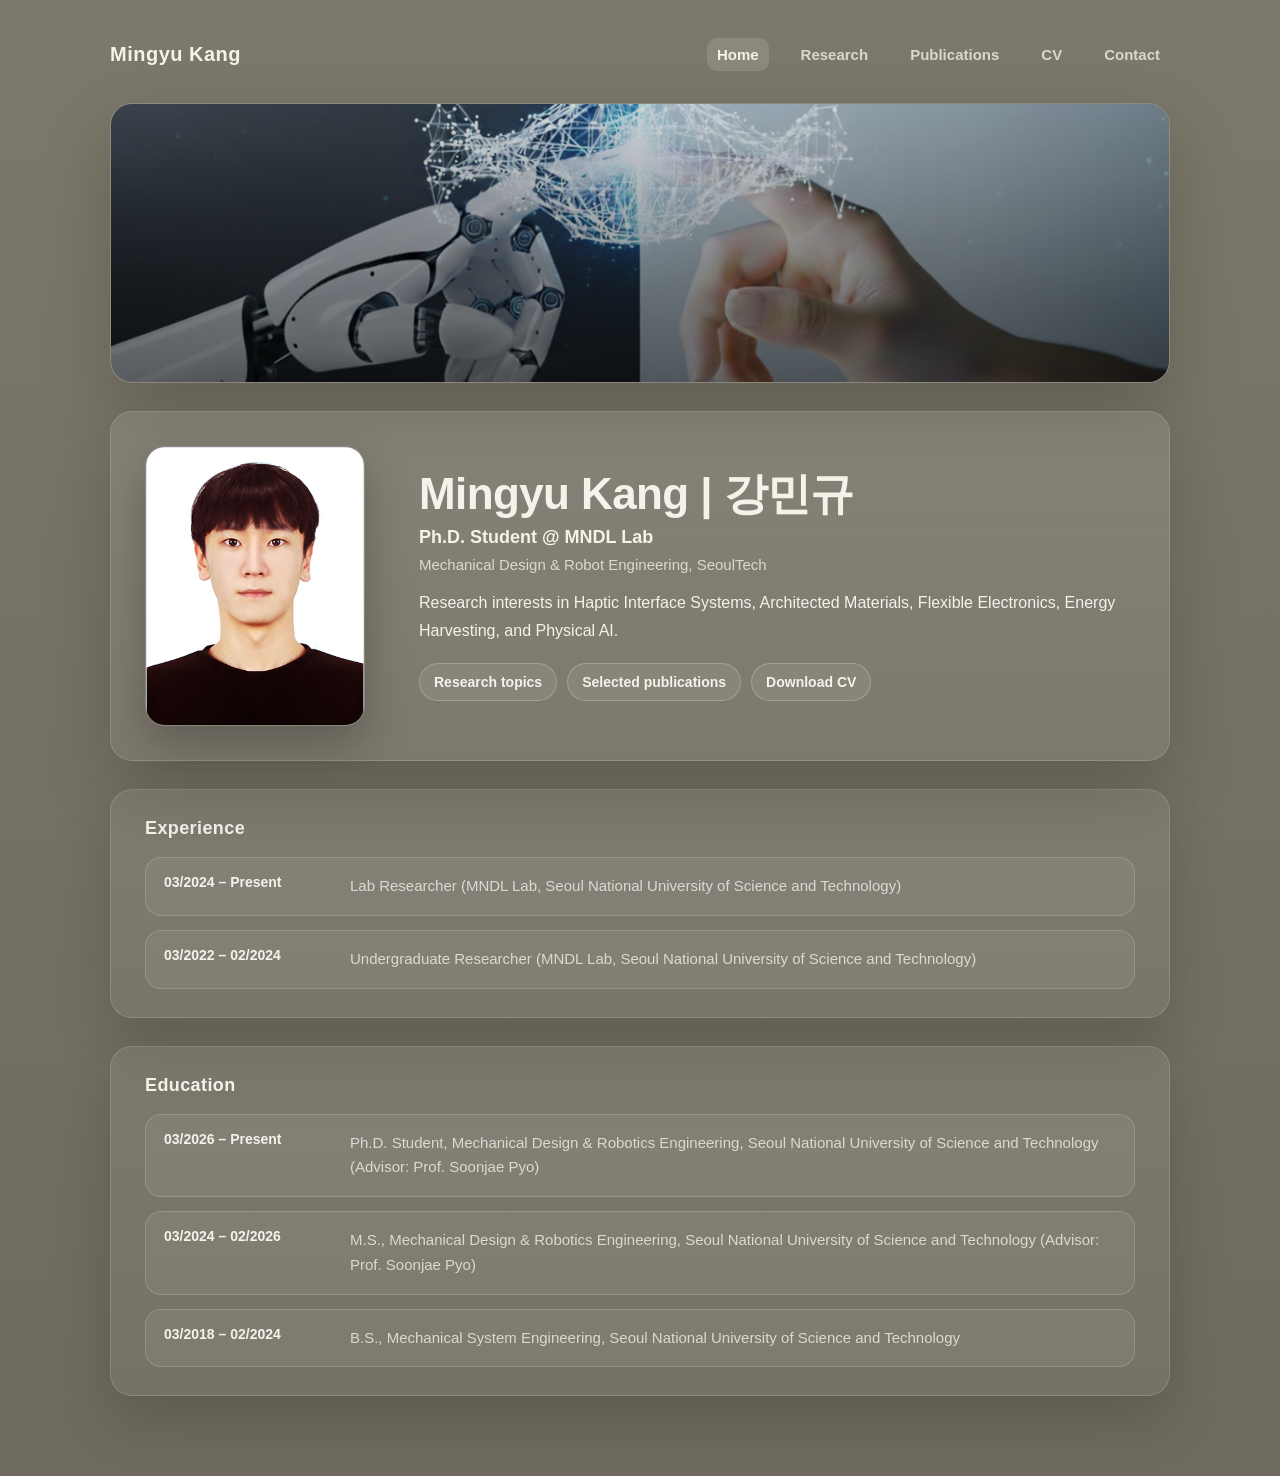
==== index.html @ b91e931e "Update index.html" ====
<!DOCTYPE html>
<html>
<head>
  <meta charset="UTF-8" />
  <meta name="viewport" content="width=device-width, initial-scale=1" />
  <title>Mingyu Kang</title>

  <style>
    :root{
      --bg: #7C786B;
      --bg2: #6F6A5F;
      --text: #F6F2EA;
      --muted: rgba(246,242,234,0.78);
      --card: rgba(255,255,255,0.08);
      --cardBorder: rgba(255,255,255,0.14);
      --accent: #E6D6C5;
      --accentText: #1A1A1A;
    }

    * { box-sizing: border-box; }

    body {
      margin: 0;
      font-family: Arial, sans-serif;
      color: var(--text);
      background: linear-gradient(180deg, var(--bg) 0%, var(--bg2) 100%);
    }

    .container{
      max-width: 1100px;
      margin: 0 auto;
      padding: 28px 20px 80px;
    }

    /* ===== Top bar ===== */
    .topbar{
      display:flex;
      align-items:center;
      justify-content:space-between;
      gap:16px;
      padding: 10px 0 22px;
    }

    .brand{
      font-size: 20px;
      letter-spacing: 0.5px;
      font-weight: 700;
      color: var(--text);
      text-decoration:none;
    }

    .navbar{
      display:flex;
      gap: 22px;
      align-items:center;
      flex-wrap:wrap;
    }

    .navbar a{
      text-decoration:none;
      color: var(--muted);
      font-weight: 600;
      font-size: 15px;
      padding: 8px 10px;
      border-radius: 10px;
    }

    .navbar a:hover{
      color: var(--text);
      background: rgba(255,255,255,0.08);
    }

    .navbar a.active{
      color: var(--text);
      background: rgba(255,255,255,0.12);
    }

    /* ===== Home Banner (index only) ===== */
    .banner{
      margin-top: 10px;
      height: 280px;
      border-radius: 22px;
      overflow: hidden;
      position: relative;
      border: 1px solid var(--cardBorder);
      box-shadow: 0 26px 70px rgba(0,0,0,0.18);
    }

    .banner img{
      width: 100%;
      height: 100%;
      object-fit: cover;
      display: block;
    }

    .banner::after{
      content:"";
      position:absolute;
      inset:0;
      background: linear-gradient(
        180deg,
        rgba(0,0,0,0.15) 0%,
        rgba(0,0,0,0.45) 70%,
        rgba(0,0,0,0.55) 100%
      );
    }

    /* ===== Hero card ===== */
    .hero{
      margin-top: 28px;
      padding: 34px;
      border-radius: 22px;
      background: linear-gradient(180deg, rgba(255,255,255,0.10) 0%, rgba(255,255,255,0.06) 100%);
      border: 1px solid var(--cardBorder);
      box-shadow: 0 26px 70px rgba(0,0,0,0.18);
      display:grid;
      grid-template-columns: 240px 1fr;
      gap: 34px;
      align-items:center;
      backdrop-filter: blur(6px);
    }

    .avatar{
      width: 220px;
      height: 280px;
      border-radius: 20px;
      overflow:hidden;
      border: 1px solid rgba(255,255,255,0.18);
      background: rgba(0,0,0,0.12);
      box-shadow: 0 18px 45px rgba(0,0,0,0.25);
    }

    .avatar img{
      width:100%;
      height:100%;
      object-fit:cover;
      object-position: center top;
      display:block;
    }

    .name{
      font-size: 44px;
      font-weight: 900;
      margin: 0 0 10px;
      letter-spacing: -0.6px;
      line-height: 1.05;
    }

    .role{
      font-size: 18px;
      font-weight: 800;
      margin: 0 0 8px;
    }

    .affil{
      font-size: 15px;
      margin: 0 0 16px;
      color: var(--muted);
    }

    .bio{
      font-size: 16px;
      line-height: 1.75;
      margin: 0;
      max-width: 820px;
    }

    .quicklinks{
      margin-top: 18px;
      display:flex;
      gap: 10px;
      flex-wrap:wrap;
    }

    .pill{
      text-decoration:none;
      color: var(--text);
      border: 1px solid rgba(255,255,255,0.22);
      background: rgba(255,255,255,0.08);
      padding: 10px 14px;
      border-radius: 999px;
      font-weight: 700;
      font-size: 14px;
    }

    .pill:hover{
      background: rgba(255,255,255,0.12);
    }

    /* ===== Sections ===== */
    .section{
      margin-top: 28px;
      padding: 28px 34px;
      border-radius: 22px;
      background: linear-gradient(180deg, rgba(255,255,255,0.08) 0%, rgba(255,255,255,0.05) 100%);
      border: 1px solid var(--cardBorder);
      box-shadow: 0 22px 60px rgba(0,0,0,0.16);
    }

    .section-title{
      margin: 0 0 18px;
      font-size: 18px;
      font-weight: 900;
      letter-spacing: 0.4px;
    }

    .card-list{
      display: grid;
      grid-template-columns: 1fr;
      gap: 14px;
    }

    .card{
      padding: 16px 18px;
      border-radius: 16px;
      border: 1px solid rgba(255,255,255,0.16);
      background: rgba(255,255,255,0.06);
    }

    .card-row{
      display: grid;
      grid-template-columns: 170px 1fr;
      gap: 16px;
    }

    .card-date{
      font-weight: 900;
      font-size: 14px;
      white-space: nowrap;
    }

    .card-desc{
      font-size: 15px;
      line-height: 1.65;
      color: var(--muted);
    }

    @media (max-width: 700px){
      .hero{ grid-template-columns: 1fr; }
      .avatar{ width: 180px; height: 220px; }
      .name{ font-size: 34px; }
      .banner{ height: 200px; }
      .card-row{ grid-template-columns: 1fr; }
      .card-date{ margin-bottom: 6px; }
    }
  </style>
</head>

<body>
  <div class="container">

    <!-- Top bar -->
    <div class="topbar">
      <a class="brand" href="index.html">Mingyu Kang</a>
      <nav class="navbar">
        <a href="index.html" class="active">Home</a>
        <a href="research.html">Research</a>
        <a href="publications.html">Publications</a>
        <a href="cv.html">CV</a>
        <a href="contact.html">Contact</a>
      </nav>
    </div>

    <!-- Home banner -->
    <section class="banner">
      <img src="assets/banner.jpg" alt="Banner image">
    </section>

    <!-- Hero -->
    <section class="hero">
      <div class="avatar">
        <img src="assets/profile.jpg" alt="Profile photo">
      </div>

      <div>
        <h1 class="name">Mingyu Kang | 강민규</h1>
        <div class="role">Ph.D. Student @ MNDL Lab</div>
        <div class="affil">Mechanical Design &amp; Robot Engineering, SeoulTech</div>

        <p class="bio">
          Research interests in Haptic Interface Systems, Architected Materials,
          Flexible Electronics, Energy Harvesting, and Physical AI.
        </p>

        <div class="quicklinks">
          <a class="pill" href="research.html">Research topics</a>
          <a class="pill" href="publications.html">Selected publications</a>
          <a class="pill" href="cv.html">Download CV</a>
        </div>
      </div>
    </section>

    <!-- Experience -->
    <section class="section">
      <h2 class="section-title">Experience</h2>

      <div class="card-list">
        <div class="card">
          <div class="card-row">
            <div class="card-date">03/2024 – Present</div>
            <div class="card-desc">
              Lab Researcher (MNDL Lab, Seoul National University of Science and Technology)
            </div>
          </div>
        </div>

        <div class="card">
          <div class="card-row">
            <div class="card-date">03/2022 – 02/2024</div>
            <div class="card-desc">
              Undergraduate Researcher (MNDL Lab, Seoul National University of Science and Technology)
            </div>
          </div>
        </div>
      </div>
    </section>

    <!-- Education -->
    <section class="section">
      <h2 class="section-title">Education</h2>

      <div class="card-list">
        <div class="card">
          <div class="card-row">
            <div class="card-date">03/2026 – Present</div>
            <div class="card-desc">
              Ph.D. Student, Mechanical Design & Robotics Engineering,
              Seoul National University of Science and Technology
              (Advisor: Prof. Soonjae Pyo)
            </div>
          </div>
        </div>

        <div class="card">
          <div class="card-row">
            <div class="card-date">03/2024 – 02/2026</div>
            <div class="card-desc">
              M.S., Mechanical Design & Robotics Engineering,
              Seoul National University of Science and Technology
              (Advisor: Prof. Soonjae Pyo)
            </div>
          </div>
        </div>

        <div class="card">
          <div class="card-row">
            <div class="card-date">03/2018 – 02/2024</div>
            <div class="card-desc">
              B.S., Mechanical System Engineering,
              Seoul National University of Science and Technology
            </div>
          </div>
        </div>
      </div>
    </section>

  </div>
</body>
</html>
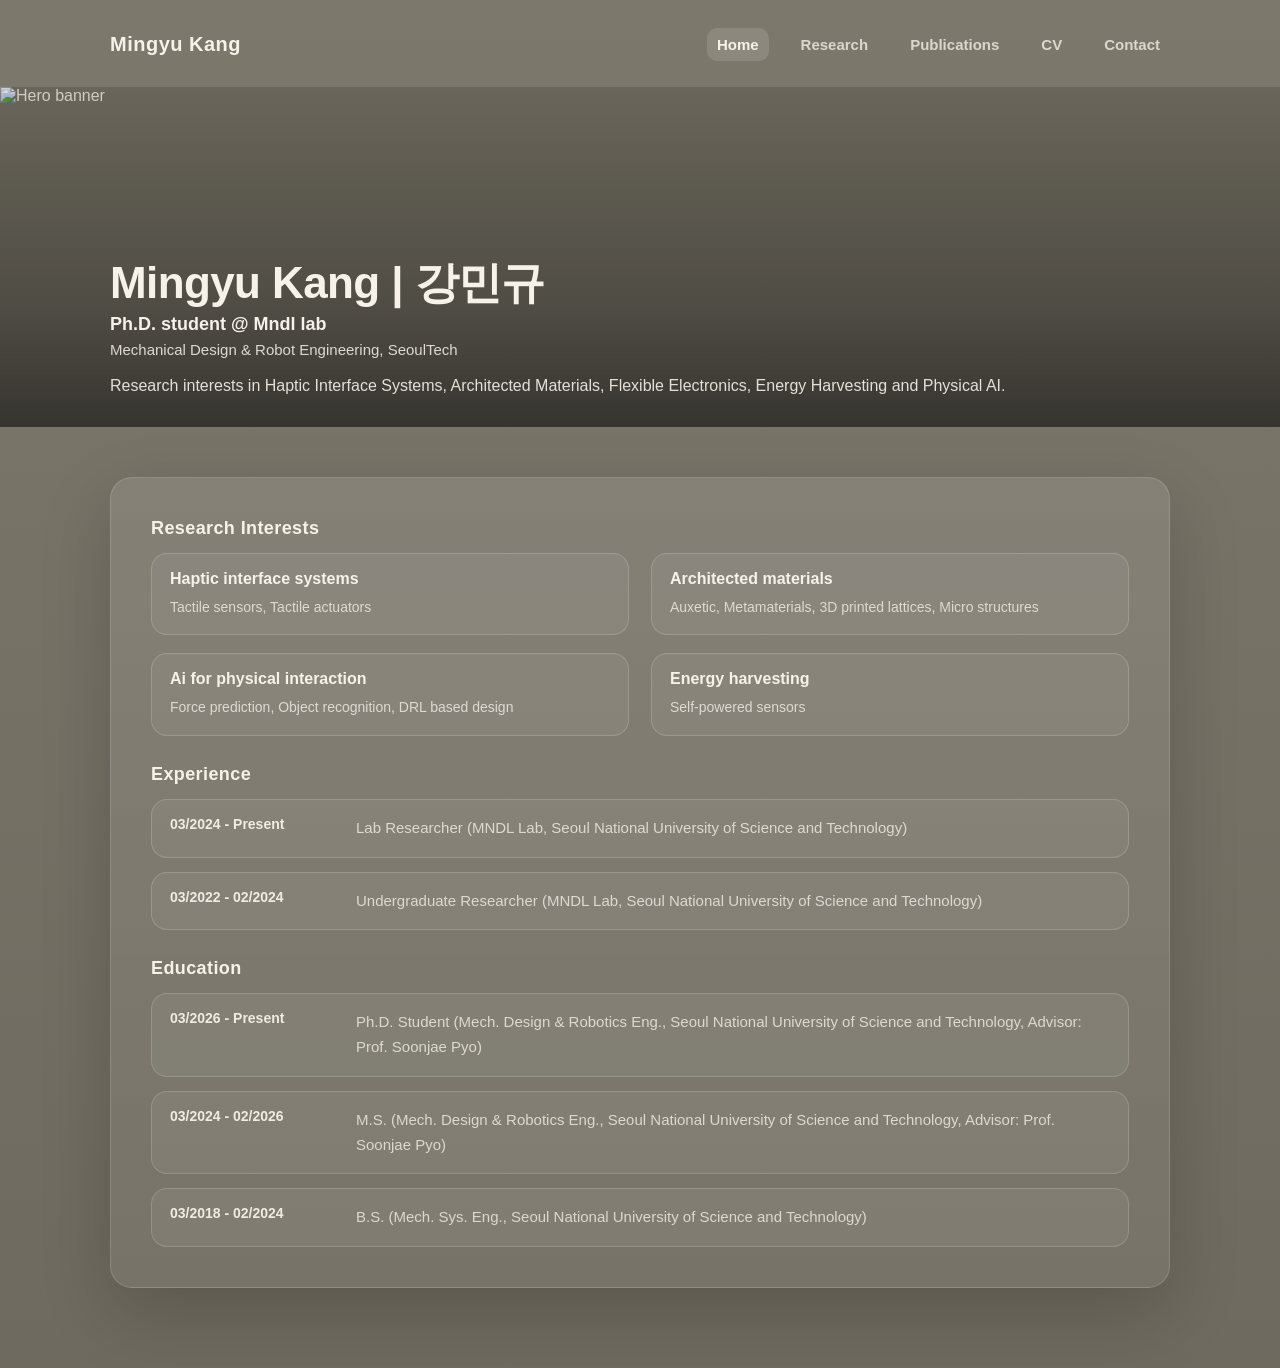
==== commit 4470c04c: "Update index.html" ====
--- a/index.html
+++ b/index.html
@@ -11,7 +11,6 @@
       --bg2: #6F6A5F;
       --text: #F6F2EA;
       --muted: rgba(246,242,234,0.78);
-      --card: rgba(255,255,255,0.08);
       --cardBorder: rgba(255,255,255,0.14);
       --accent: #E6D6C5;
       --accentText: #1A1A1A;
@@ -26,19 +25,25 @@
       background: linear-gradient(180deg, var(--bg) 0%, var(--bg2) 100%);
     }
 
+    /* ===== Full-width header area (no card) ===== */
+    .header-wrap{
+      width: 100%;
+      padding: 18px 0 0;
+    }
+
+    /* Top bar stays aligned with content width */
     .container{
       max-width: 1100px;
       margin: 0 auto;
-      padding: 28px 20px 80px;
-    }
-
-    /* ===== Top bar ===== */
+      padding: 0 20px;
+    }
+
     .topbar{
       display:flex;
       align-items:center;
       justify-content:space-between;
       gap:16px;
-      padding: 10px 0 22px;
+      padding: 10px 0 18px;
     }
 
     .brand{
@@ -64,144 +69,145 @@
       padding: 8px 10px;
       border-radius: 10px;
     }
-
     .navbar a:hover{
       color: var(--text);
       background: rgba(255,255,255,0.08);
     }
-
     .navbar a.active{
       color: var(--text);
       background: rgba(255,255,255,0.12);
     }
 
-    /* ===== Home Banner (index only) ===== */
-    .banner{
-      margin-top: 10px;
-      height: 280px;
-      border-radius: 22px;
+    /* ===== Full-width hero banner ===== */
+    .hero-banner{
+      width: 100%;
+      height: 340px;
+      position: relative;
       overflow: hidden;
-      position: relative;
-      border: 1px solid var(--cardBorder);
-      box-shadow: 0 26px 70px rgba(0,0,0,0.18);
-    }
-
-    .banner img{
+      margin-top: 8px;
+    }
+
+    .hero-banner img{
       width: 100%;
       height: 100%;
-      object-fit: cover;
+      object-fit: cover;            /* 화면 꽉 채우기 */
+      object-position: center;      /* 중심 기준 */
       display: block;
     }
 
-    .banner::after{
+    /* Dark gradient overlay (text readable) */
+    .hero-banner::after{
       content:"";
       position:absolute;
       inset:0;
       background: linear-gradient(
         180deg,
         rgba(0,0,0,0.15) 0%,
-        rgba(0,0,0,0.45) 70%,
+        rgba(0,0,0,0.35) 65%,
         rgba(0,0,0,0.55) 100%
       );
-    }
-
-    /* ===== Hero card ===== */
-    .hero{
-      margin-top: 28px;
-      padding: 34px;
+      pointer-events:none;
+    }
+
+    /* Text block on top of banner */
+    .hero-text{
+      position:absolute;
+      left: 50%;
+      transform: translateX(-50%);
+      bottom: 28px;
+      width: min(1100px, calc(100% - 40px));
+      padding: 0 20px;
+      z-index: 1;
+    }
+
+    .hero-name{
+      margin: 0 0 8px;
+      font-size: 44px;
+      font-weight: 900;
+      letter-spacing: -0.6px;
+      line-height: 1.05;
+    }
+
+    .hero-role{
+      margin: 0 0 6px;
+      font-size: 18px;
+      font-weight: 800;
+      color: var(--text);
+    }
+
+    .hero-affil{
+      margin: 0 0 14px;
+      font-size: 15px;
+      color: rgba(246,242,234,0.86);
+    }
+
+    .hero-bio{
+      margin: 0;
+      font-size: 16px;
+      line-height: 1.7;
+      color: rgba(246,242,234,0.90);
+      max-width: 980px;
+    }
+
+    /* ===== Main content area below banner (your original style) ===== */
+    .main{
+      max-width: 1100px;
+      margin: 0 auto;
+      padding: 26px 20px 80px;
+    }
+
+    .page{
+      margin-top: 24px;
+      padding: 40px;
       border-radius: 22px;
       background: linear-gradient(180deg, rgba(255,255,255,0.10) 0%, rgba(255,255,255,0.06) 100%);
       border: 1px solid var(--cardBorder);
       box-shadow: 0 26px 70px rgba(0,0,0,0.18);
-      display:grid;
-      grid-template-columns: 240px 1fr;
-      gap: 34px;
-      align-items:center;
-      backdrop-filter: blur(6px);
-    }
-
-    .avatar{
-      width: 220px;
-      height: 280px;
-      border-radius: 20px;
-      overflow:hidden;
-      border: 1px solid rgba(255,255,255,0.18);
-      background: rgba(0,0,0,0.12);
-      box-shadow: 0 18px 45px rgba(0,0,0,0.25);
-    }
-
-    .avatar img{
-      width:100%;
-      height:100%;
-      object-fit:cover;
-      object-position: center top;
-      display:block;
-    }
-
-    .name{
-      font-size: 44px;
-      font-weight: 900;
-      margin: 0 0 10px;
-      letter-spacing: -0.6px;
-      line-height: 1.05;
-    }
-
-    .role{
+    }
+
+    /* Research interests cards (2 columns) */
+    .section-title{
+      margin: 0 0 14px;
       font-size: 18px;
-      font-weight: 800;
+      font-weight: 900;
+      letter-spacing: 0.4px;
+      color: var(--text);
+    }
+
+    .rd-grid{
+      display: grid;
+      grid-template-columns: repeat(2, minmax(0, 1fr));
+      gap: 18px 22px;
+    }
+
+    .rd-item{
+      padding: 16px 18px;
+      border-radius: 16px;
+      border: 1px solid rgba(255,255,255,0.16);
+      background: rgba(255,255,255,0.06);
+    }
+
+    .rd-item h3{
       margin: 0 0 8px;
-    }
-
-    .affil{
-      font-size: 15px;
-      margin: 0 0 16px;
+      font-size: 16px;
+      font-weight: 900;
+      color: var(--text);
+    }
+
+    .rd-item p{
+      margin: 0;
       color: var(--muted);
-    }
-
-    .bio{
-      font-size: 16px;
-      line-height: 1.75;
-      margin: 0;
-      max-width: 820px;
-    }
-
-    .quicklinks{
-      margin-top: 18px;
-      display:flex;
-      gap: 10px;
-      flex-wrap:wrap;
-    }
-
-    .pill{
-      text-decoration:none;
-      color: var(--text);
-      border: 1px solid rgba(255,255,255,0.22);
-      background: rgba(255,255,255,0.08);
-      padding: 10px 14px;
-      border-radius: 999px;
-      font-weight: 700;
       font-size: 14px;
-    }
-
-    .pill:hover{
-      background: rgba(255,255,255,0.12);
-    }
-
-    /* ===== Sections ===== */
-    .section{
-      margin-top: 28px;
-      padding: 28px 34px;
-      border-radius: 22px;
-      background: linear-gradient(180deg, rgba(255,255,255,0.08) 0%, rgba(255,255,255,0.05) 100%);
-      border: 1px solid var(--cardBorder);
-      box-shadow: 0 22px 60px rgba(0,0,0,0.16);
-    }
-
-    .section-title{
-      margin: 0 0 18px;
+      line-height: 1.6;
+    }
+
+    /* ===== Experience/Education vertical cards (your latest style) ===== */
+    .section-title2{
+      margin: 28px 0 14px;
       font-size: 18px;
       font-weight: 900;
       letter-spacing: 0.4px;
+      color: var(--text);
     }
 
     .card-list{
@@ -221,11 +227,14 @@
       display: grid;
       grid-template-columns: 170px 1fr;
       gap: 16px;
+      align-items: start;
     }
 
     .card-date{
       font-weight: 900;
       font-size: 14px;
+      color: var(--text);
+      opacity: 0.95;
       white-space: nowrap;
     }
 
@@ -235,11 +244,16 @@
       color: var(--muted);
     }
 
+    /* Mobile */
+    @media (max-width: 900px){
+      .topbar{ flex-direction: column; align-items:flex-start; }
+      .hero-banner{ height: 280px; }
+      .hero-name{ font-size: 34px; }
+      .rd-grid{ grid-template-columns: 1fr; }
+    }
+
     @media (max-width: 700px){
-      .hero{ grid-template-columns: 1fr; }
-      .avatar{ width: 180px; height: 220px; }
-      .name{ font-size: 34px; }
-      .banner{ height: 200px; }
+      .page{ padding: 26px; }
       .card-row{ grid-template-columns: 1fr; }
       .card-date{ margin-bottom: 6px; }
     }
@@ -247,114 +261,108 @@
 </head>
 
 <body>
-  <div class="container">
-
-    <!-- Top bar -->
-    <div class="topbar">
-      <a class="brand" href="index.html">Mingyu Kang</a>
-      <nav class="navbar">
-        <a href="index.html" class="active">Home</a>
-        <a href="research.html">Research</a>
-        <a href="publications.html">Publications</a>
-        <a href="cv.html">CV</a>
-        <a href="contact.html">Contact</a>
-      </nav>
+
+  <!-- FULL-WIDTH HEADER + BANNER -->
+  <div class="header-wrap">
+    <div class="container">
+      <div class="topbar">
+        <a class="brand" href="index.html">Mingyu Kang</a>
+        <nav class="navbar">
+          <a href="index.html" class="active">Home</a>
+          <a href="research.html">Research</a>
+          <a href="publications.html">Publications</a>
+          <a href="cv.html">CV</a>
+          <a href="contact.html">Contact</a>
+        </nav>
+      </div>
     </div>
 
-    <!-- Home banner -->
-    <section class="banner">
-      <img src="assets/banner.jpg" alt="Banner image">
+    <!-- Change this image path -->
+    <section class="hero-banner">
+      <img src="assets/hero.jpg" alt="Hero banner">
+      <div class="hero-text">
+        <h1 class="hero-name">Mingyu Kang | 강민규</h1>
+        <div class="hero-role">Ph.D. student @ Mndl lab</div>
+        <div class="hero-affil">Mechanical Design &amp; Robot Engineering, SeoulTech</div>
+        <p class="hero-bio">
+          Research interests in Haptic Interface Systems, Architected Materials, Flexible Electronics, Energy Harvesting and Physical AI.
+        </p>
+      </div>
     </section>
-
-    <!-- Hero -->
-    <section class="hero">
-      <div class="avatar">
-        <img src="assets/profile.jpg" alt="Profile photo">
-      </div>
-
-      <div>
-        <h1 class="name">Mingyu Kang | 강민규</h1>
-        <div class="role">Ph.D. Student @ MNDL Lab</div>
-        <div class="affil">Mechanical Design &amp; Robot Engineering, SeoulTech</div>
-
-        <p class="bio">
-          Research interests in Haptic Interface Systems, Architected Materials,
-          Flexible Electronics, Energy Harvesting, and Physical AI.
-        </p>
-
-        <div class="quicklinks">
-          <a class="pill" href="research.html">Research topics</a>
-          <a class="pill" href="publications.html">Selected publications</a>
-          <a class="pill" href="cv.html">Download CV</a>
+  </div>
+
+  <!-- MAIN CONTENT (keeps your style) -->
+  <main class="main">
+
+    <section class="page">
+      <h2 class="section-title">Research Interests</h2>
+
+      <div class="rd-grid">
+        <div class="rd-item">
+          <h3>Haptic interface systems</h3>
+          <p>Tactile sensors, Tactile actuators</p>
+        </div>
+
+        <div class="rd-item">
+          <h3>Architected materials</h3>
+          <p>Auxetic, Metamaterials, 3D printed lattices, Micro structures</p>
+        </div>
+
+        <div class="rd-item">
+          <h3>Ai for physical interaction</h3>
+          <p>Force prediction, Object recognition, DRL based design</p>
+        </div>
+
+        <div class="rd-item">
+          <h3>Energy harvesting</h3>
+          <p>Self-powered sensors</p>
+        </div>
+      </div>
+
+      <h2 class="section-title2">Experience</h2>
+      <div class="card-list">
+        <div class="card">
+          <div class="card-row">
+            <div class="card-date">03/2024 - Present</div>
+            <div class="card-desc">Lab Researcher (MNDL Lab, Seoul National University of Science and Technology)</div>
+          </div>
+        </div>
+
+        <div class="card">
+          <div class="card-row">
+            <div class="card-date">03/2022 - 02/2024</div>
+            <div class="card-desc">Undergraduate Researcher (MNDL Lab, Seoul National University of Science and Technology)</div>
+          </div>
+        </div>
+      </div>
+
+      <h2 class="section-title2">Education</h2>
+      <div class="card-list">
+        <div class="card">
+          <div class="card-row">
+            <div class="card-date">03/2026 - Present</div>
+            <div class="card-desc">Ph.D. Student (Mech. Design &amp; Robotics Eng., Seoul National University of Science and Technology, Advisor: Prof. Soonjae Pyo)</div>
+          </div>
+        </div>
+
+        <div class="card">
+          <div class="card-row">
+            <div class="card-date">03/2024 - 02/2026</div>
+            <div class="card-desc">M.S. (Mech. Design &amp; Robotics Eng., Seoul National University of Science and Technology, Advisor: Prof. Soonjae Pyo)</div>
+          </div>
+        </div>
+
+        <div class="card">
+          <div class="card-row">
+            <div class="card-date">03/2018 - 02/2024</div>
+            <div class="card-desc">B.S. (Mech. Sys. Eng., Seoul National University of Science and Technology)</div>
+          </div>
         </div>
       </div>
     </section>
 
-    <!-- Experience -->
-    <section class="section">
-      <h2 class="section-title">Experience</h2>
-
-      <div class="card-list">
-        <div class="card">
-          <div class="card-row">
-            <div class="card-date">03/2024 – Present</div>
-            <div class="card-desc">
-              Lab Researcher (MNDL Lab, Seoul National University of Science and Technology)
-            </div>
-          </div>
-        </div>
-
-        <div class="card">
-          <div class="card-row">
-            <div class="card-date">03/2022 – 02/2024</div>
-            <div class="card-desc">
-              Undergraduate Researcher (MNDL Lab, Seoul National University of Science and Technology)
-            </div>
-          </div>
-        </div>
-      </div>
-    </section>
-
-    <!-- Education -->
-    <section class="section">
-      <h2 class="section-title">Education</h2>
-
-      <div class="card-list">
-        <div class="card">
-          <div class="card-row">
-            <div class="card-date">03/2026 – Present</div>
-            <div class="card-desc">
-              Ph.D. Student, Mechanical Design & Robotics Engineering,
-              Seoul National University of Science and Technology
-              (Advisor: Prof. Soonjae Pyo)
-            </div>
-          </div>
-        </div>
-
-        <div class="card">
-          <div class="card-row">
-            <div class="card-date">03/2024 – 02/2026</div>
-            <div class="card-desc">
-              M.S., Mechanical Design & Robotics Engineering,
-              Seoul National University of Science and Technology
-              (Advisor: Prof. Soonjae Pyo)
-            </div>
-          </div>
-        </div>
-
-        <div class="card">
-          <div class="card-row">
-            <div class="card-date">03/2018 – 02/2024</div>
-            <div class="card-desc">
-              B.S., Mechanical System Engineering,
-              Seoul National University of Science and Technology
-            </div>
-          </div>
-        </div>
-      </div>
-    </section>
-
-  </div>
+  </main>
+
 </body>
 </html>
 
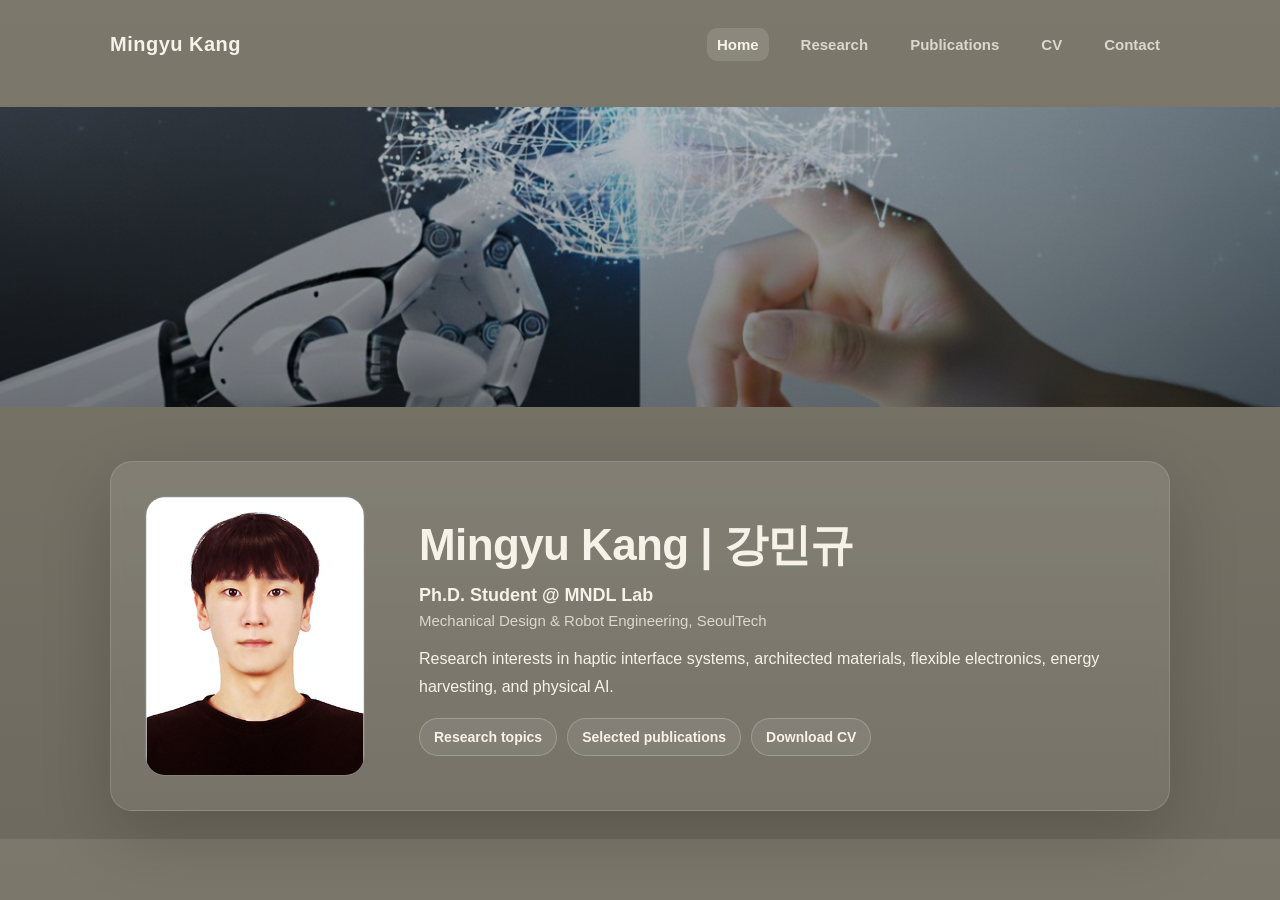
==== commit 63ebe080: "Update index.html" ====
--- a/index.html
+++ b/index.html
@@ -1,5 +1,5 @@
 <!DOCTYPE html>
-<html>
+<html lang="en">
 <head>
   <meta charset="UTF-8" />
   <meta name="viewport" content="width=device-width, initial-scale=1" />
@@ -11,6 +11,7 @@
       --bg2: #6F6A5F;
       --text: #F6F2EA;
       --muted: rgba(246,242,234,0.78);
+      --card: rgba(255,255,255,0.08);
       --cardBorder: rgba(255,255,255,0.14);
       --accent: #E6D6C5;
       --accentText: #1A1A1A;
@@ -25,17 +26,14 @@
       background: linear-gradient(180deg, var(--bg) 0%, var(--bg2) 100%);
     }
 
-    /* ===== Full-width header area (no card) ===== */
-    .header-wrap{
-      width: 100%;
-      padding: 18px 0 0;
-    }
-
-    /* Top bar stays aligned with content width */
+    a { color: var(--text); text-decoration: none; }
+
+    /* ================= Topbar ================= */
+
     .container{
       max-width: 1100px;
       margin: 0 auto;
-      padding: 0 20px;
+      padding: 28px 20px;
     }
 
     .topbar{
@@ -43,15 +41,12 @@
       align-items:center;
       justify-content:space-between;
       gap:16px;
-      padding: 10px 0 18px;
     }
 
     .brand{
       font-size: 20px;
+      font-weight: 700;
       letter-spacing: 0.5px;
-      font-weight: 700;
-      color: var(--text);
-      text-decoration:none;
     }
 
     .navbar{
@@ -62,308 +57,191 @@
     }
 
     .navbar a{
-      text-decoration:none;
       color: var(--muted);
       font-weight: 600;
       font-size: 15px;
       padding: 8px 10px;
       border-radius: 10px;
     }
+
+    .navbar a.active,
     .navbar a:hover{
       color: var(--text);
-      background: rgba(255,255,255,0.08);
-    }
-    .navbar a.active{
-      color: var(--text);
       background: rgba(255,255,255,0.12);
     }
 
-    /* ===== Full-width hero banner ===== */
-    .hero-banner{
+    /* ================= Full-width Banner ================= */
+
+    .top-banner{
       width: 100%;
-      height: 340px;
+      height: 300px;
       position: relative;
       overflow: hidden;
-      margin-top: 8px;
-    }
-
-    .hero-banner img{
+      margin: 18px 0 26px;
+    }
+
+    .top-banner img{
       width: 100%;
       height: 100%;
-      object-fit: cover;            /* 화면 꽉 채우기 */
-      object-position: center;      /* 중심 기준 */
+      object-fit: cover;
+      object-position: center;
       display: block;
     }
 
-    /* Dark gradient overlay (text readable) */
-    .hero-banner::after{
+    .top-banner::after{
       content:"";
       position:absolute;
       inset:0;
       background: linear-gradient(
         180deg,
-        rgba(0,0,0,0.15) 0%,
-        rgba(0,0,0,0.35) 65%,
-        rgba(0,0,0,0.55) 100%
+        rgba(0,0,0,0.25) 0%,
+        rgba(0,0,0,0.45) 100%
       );
-      pointer-events:none;
-    }
-
-    /* Text block on top of banner */
-    .hero-text{
-      position:absolute;
-      left: 50%;
-      transform: translateX(-50%);
-      bottom: 28px;
-      width: min(1100px, calc(100% - 40px));
-      padding: 0 20px;
-      z-index: 1;
-    }
-
-    .hero-name{
-      margin: 0 0 8px;
+    }
+
+    /* ================= Hero Card ================= */
+
+    .hero{
+      padding: 34px;
+      border-radius: 22px;
+      background: linear-gradient(
+        180deg,
+        rgba(255,255,255,0.10) 0%,
+        rgba(255,255,255,0.06) 100%
+      );
+      border: 1px solid var(--cardBorder);
+      box-shadow: 0 26px 70px rgba(0,0,0,0.18);
+      display:grid;
+      grid-template-columns: 240px 1fr;
+      gap: 34px;
+      align-items:center;
+      backdrop-filter: blur(6px);
+    }
+
+    .avatar{
+      width: 220px;
+      height: 280px;
+      border-radius: 20px;
+      overflow:hidden;
+      border: 1px solid rgba(255,255,255,0.18);
+      background: rgba(0,0,0,0.12);
+    }
+
+    .avatar img{
+      width:100%;
+      height:100%;
+      object-fit: cover;
+      object-position: center top;
+    }
+
+    .name{
       font-size: 44px;
       font-weight: 900;
+      margin: 0 0 10px;
       letter-spacing: -0.6px;
-      line-height: 1.05;
-    }
-
-    .hero-role{
-      margin: 0 0 6px;
+    }
+
+    .role{
       font-size: 18px;
       font-weight: 800;
-      color: var(--text);
-    }
-
-    .hero-affil{
-      margin: 0 0 14px;
+      margin-bottom: 6px;
+    }
+
+    .affil{
       font-size: 15px;
-      color: rgba(246,242,234,0.86);
-    }
-
-    .hero-bio{
-      margin: 0;
+      margin-bottom: 14px;
+      color: var(--muted);
+    }
+
+    .bio{
       font-size: 16px;
       line-height: 1.7;
-      color: rgba(246,242,234,0.90);
-      max-width: 980px;
-    }
-
-    /* ===== Main content area below banner (your original style) ===== */
-    .main{
-      max-width: 1100px;
-      margin: 0 auto;
-      padding: 26px 20px 80px;
-    }
-
-    .page{
-      margin-top: 24px;
-      padding: 40px;
-      border-radius: 22px;
-      background: linear-gradient(180deg, rgba(255,255,255,0.10) 0%, rgba(255,255,255,0.06) 100%);
-      border: 1px solid var(--cardBorder);
-      box-shadow: 0 26px 70px rgba(0,0,0,0.18);
-    }
-
-    /* Research interests cards (2 columns) */
-    .section-title{
-      margin: 0 0 14px;
-      font-size: 18px;
-      font-weight: 900;
-      letter-spacing: 0.4px;
-      color: var(--text);
-    }
-
-    .rd-grid{
-      display: grid;
-      grid-template-columns: repeat(2, minmax(0, 1fr));
-      gap: 18px 22px;
-    }
-
-    .rd-item{
-      padding: 16px 18px;
-      border-radius: 16px;
-      border: 1px solid rgba(255,255,255,0.16);
-      background: rgba(255,255,255,0.06);
-    }
-
-    .rd-item h3{
-      margin: 0 0 8px;
-      font-size: 16px;
-      font-weight: 900;
-      color: var(--text);
-    }
-
-    .rd-item p{
-      margin: 0;
-      color: var(--muted);
+      max-width: 820px;
+    }
+
+    .quicklinks{
+      margin-top: 18px;
+      display:flex;
+      gap: 10px;
+      flex-wrap:wrap;
+    }
+
+    .pill{
+      border: 1px solid rgba(255,255,255,0.22);
+      background: rgba(255,255,255,0.08);
+      padding: 10px 14px;
+      border-radius: 999px;
+      font-weight: 700;
       font-size: 14px;
-      line-height: 1.6;
-    }
-
-    /* ===== Experience/Education vertical cards (your latest style) ===== */
-    .section-title2{
-      margin: 28px 0 14px;
-      font-size: 18px;
-      font-weight: 900;
-      letter-spacing: 0.4px;
-      color: var(--text);
-    }
-
-    .card-list{
-      display: grid;
-      grid-template-columns: 1fr;
-      gap: 14px;
-    }
-
-    .card{
-      padding: 16px 18px;
-      border-radius: 16px;
-      border: 1px solid rgba(255,255,255,0.16);
-      background: rgba(255,255,255,0.06);
-    }
-
-    .card-row{
-      display: grid;
-      grid-template-columns: 170px 1fr;
-      gap: 16px;
-      align-items: start;
-    }
-
-    .card-date{
-      font-weight: 900;
-      font-size: 14px;
-      color: var(--text);
-      opacity: 0.95;
-      white-space: nowrap;
-    }
-
-    .card-desc{
-      font-size: 15px;
-      line-height: 1.65;
-      color: var(--muted);
-    }
-
-    /* Mobile */
+    }
+
+    .pill:hover{
+      background: rgba(255,255,255,0.12);
+    }
+
+    /* ================= Mobile ================= */
+
     @media (max-width: 900px){
-      .topbar{ flex-direction: column; align-items:flex-start; }
-      .hero-banner{ height: 280px; }
-      .hero-name{ font-size: 34px; }
-      .rd-grid{ grid-template-columns: 1fr; }
-    }
-
-    @media (max-width: 700px){
-      .page{ padding: 26px; }
-      .card-row{ grid-template-columns: 1fr; }
-      .card-date{ margin-bottom: 6px; }
+      .top-banner{ height: 220px; }
+      .hero{ grid-template-columns: 1fr; }
+      .avatar{ width: 180px; height: 220px; }
+      .name{ font-size: 34px; }
+      .topbar{ flex-direction: column; align-items: flex-start; }
     }
   </style>
 </head>
 
 <body>
 
-  <!-- FULL-WIDTH HEADER + BANNER -->
-  <div class="header-wrap">
-    <div class="container">
-      <div class="topbar">
-        <a class="brand" href="index.html">Mingyu Kang</a>
-        <nav class="navbar">
-          <a href="index.html" class="active">Home</a>
-          <a href="research.html">Research</a>
-          <a href="publications.html">Publications</a>
-          <a href="cv.html">CV</a>
-          <a href="contact.html">Contact</a>
-        </nav>
+  <!-- Topbar -->
+  <div class="container">
+    <div class="topbar">
+      <div class="brand">Mingyu Kang</div>
+      <nav class="navbar">
+        <a href="index.html" class="active">Home</a>
+        <a href="research.html">Research</a>
+        <a href="publications.html">Publications</a>
+        <a href="cv.html">CV</a>
+        <a href="contact.html">Contact</a>
+      </nav>
+    </div>
+  </div>
+
+  <!-- Full-width banner -->
+  <div class="top-banner">
+    <img src="assets/banner.jpg" alt="Top banner">
+  </div>
+
+  <!-- Hero card -->
+  <div class="container">
+    <section class="hero">
+      <div class="avatar">
+        <img src="assets/profile.jpg" alt="Profile photo">
       </div>
-    </div>
-
-    <!-- Change this image path -->
-    <section class="hero-banner">
-      <img src="assets/hero.jpg" alt="Hero banner">
-      <div class="hero-text">
-        <h1 class="hero-name">Mingyu Kang | 강민규</h1>
-        <div class="hero-role">Ph.D. student @ Mndl lab</div>
-        <div class="hero-affil">Mechanical Design &amp; Robot Engineering, SeoulTech</div>
-        <p class="hero-bio">
-          Research interests in Haptic Interface Systems, Architected Materials, Flexible Electronics, Energy Harvesting and Physical AI.
+
+      <div>
+        <h1 class="name">Mingyu Kang | 강민규</h1>
+        <div class="role">Ph.D. Student @ MNDL Lab</div>
+        <div class="affil">
+          Mechanical Design &amp; Robot Engineering, SeoulTech
+        </div>
+
+        <p class="bio">
+          Research interests in haptic interface systems, architected materials,
+          flexible electronics, energy harvesting, and physical AI.
         </p>
+
+        <div class="quicklinks">
+          <a class="pill" href="research.html">Research topics</a>
+          <a class="pill" href="publications.html">Selected publications</a>
+          <a class="pill" href="cv.html">Download CV</a>
+        </div>
       </div>
     </section>
   </div>
 
-  <!-- MAIN CONTENT (keeps your style) -->
-  <main class="main">
-
-    <section class="page">
-      <h2 class="section-title">Research Interests</h2>
-
-      <div class="rd-grid">
-        <div class="rd-item">
-          <h3>Haptic interface systems</h3>
-          <p>Tactile sensors, Tactile actuators</p>
-        </div>
-
-        <div class="rd-item">
-          <h3>Architected materials</h3>
-          <p>Auxetic, Metamaterials, 3D printed lattices, Micro structures</p>
-        </div>
-
-        <div class="rd-item">
-          <h3>Ai for physical interaction</h3>
-          <p>Force prediction, Object recognition, DRL based design</p>
-        </div>
-
-        <div class="rd-item">
-          <h3>Energy harvesting</h3>
-          <p>Self-powered sensors</p>
-        </div>
-      </div>
-
-      <h2 class="section-title2">Experience</h2>
-      <div class="card-list">
-        <div class="card">
-          <div class="card-row">
-            <div class="card-date">03/2024 - Present</div>
-            <div class="card-desc">Lab Researcher (MNDL Lab, Seoul National University of Science and Technology)</div>
-          </div>
-        </div>
-
-        <div class="card">
-          <div class="card-row">
-            <div class="card-date">03/2022 - 02/2024</div>
-            <div class="card-desc">Undergraduate Researcher (MNDL Lab, Seoul National University of Science and Technology)</div>
-          </div>
-        </div>
-      </div>
-
-      <h2 class="section-title2">Education</h2>
-      <div class="card-list">
-        <div class="card">
-          <div class="card-row">
-            <div class="card-date">03/2026 - Present</div>
-            <div class="card-desc">Ph.D. Student (Mech. Design &amp; Robotics Eng., Seoul National University of Science and Technology, Advisor: Prof. Soonjae Pyo)</div>
-          </div>
-        </div>
-
-        <div class="card">
-          <div class="card-row">
-            <div class="card-date">03/2024 - 02/2026</div>
-            <div class="card-desc">M.S. (Mech. Design &amp; Robotics Eng., Seoul National University of Science and Technology, Advisor: Prof. Soonjae Pyo)</div>
-          </div>
-        </div>
-
-        <div class="card">
-          <div class="card-row">
-            <div class="card-date">03/2018 - 02/2024</div>
-            <div class="card-desc">B.S. (Mech. Sys. Eng., Seoul National University of Science and Technology)</div>
-          </div>
-        </div>
-      </div>
-    </section>
-
-  </main>
-
 </body>
 </html>
 
 
+
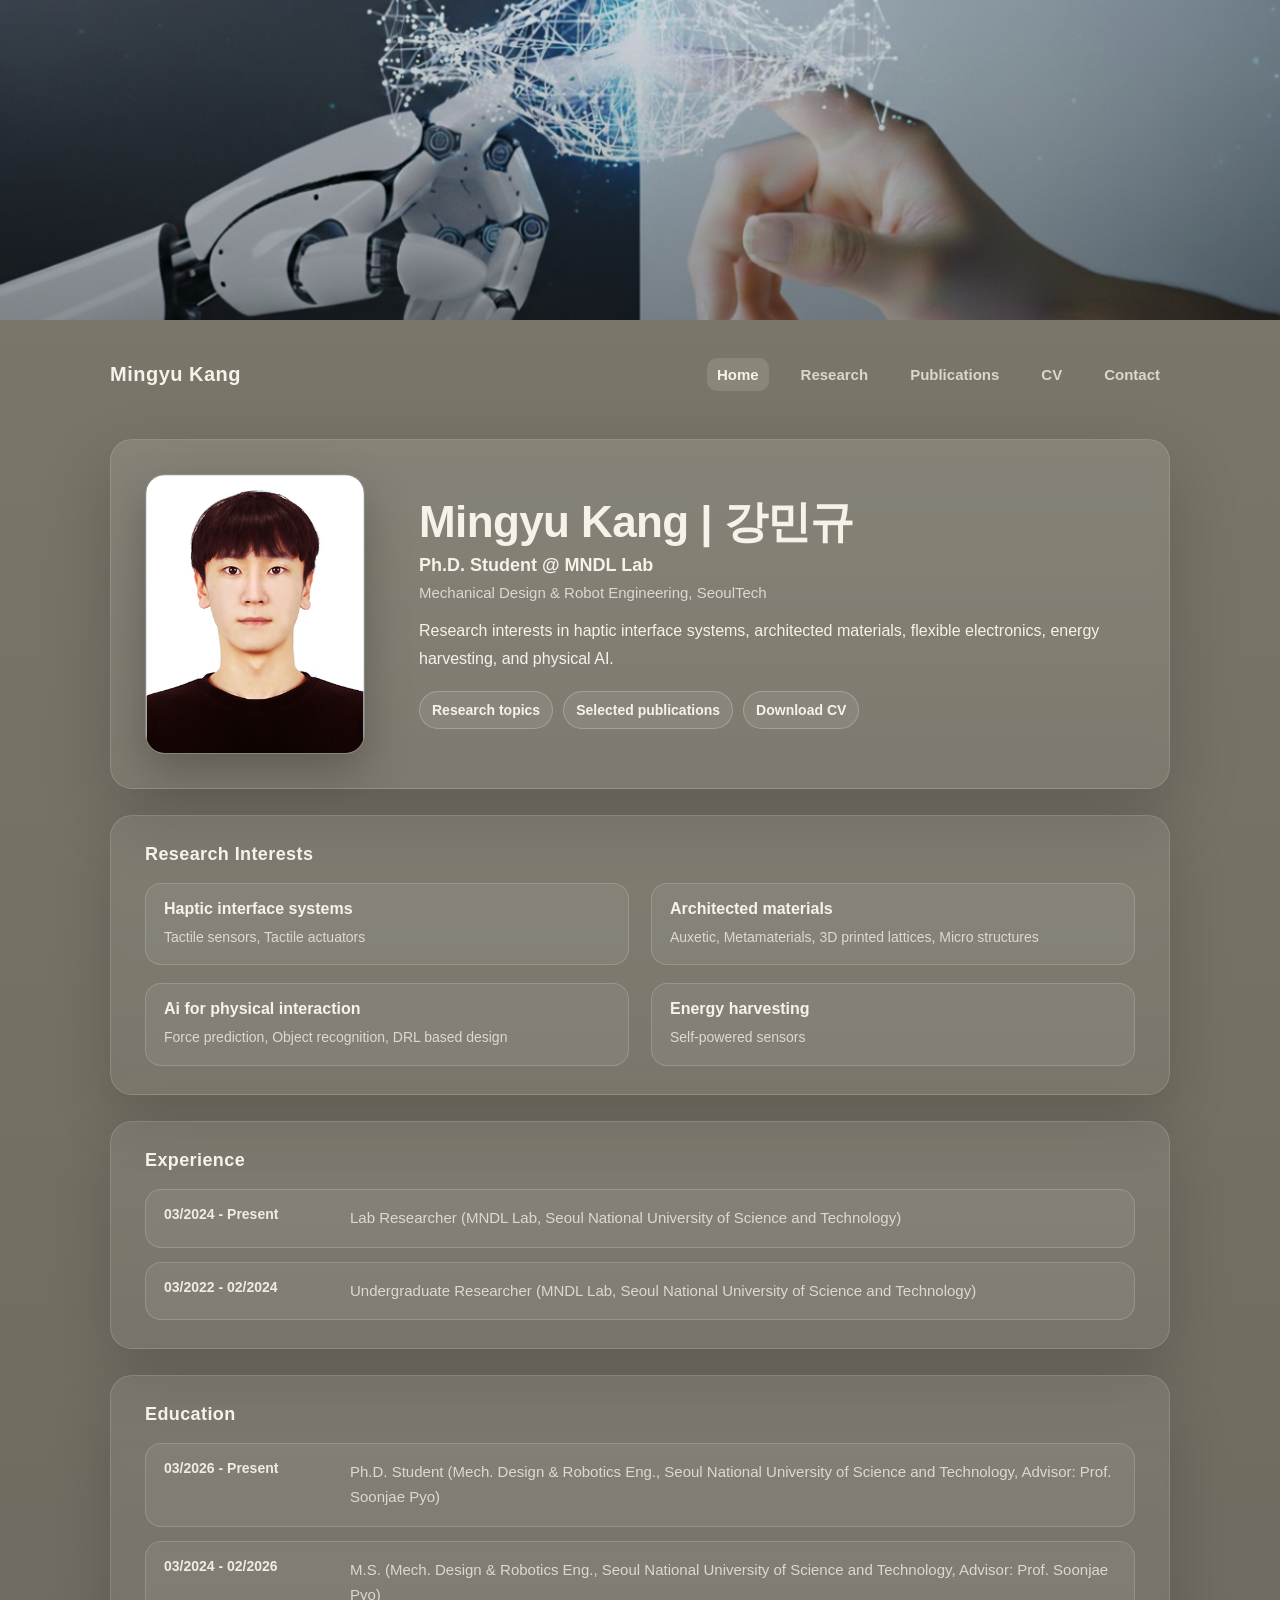
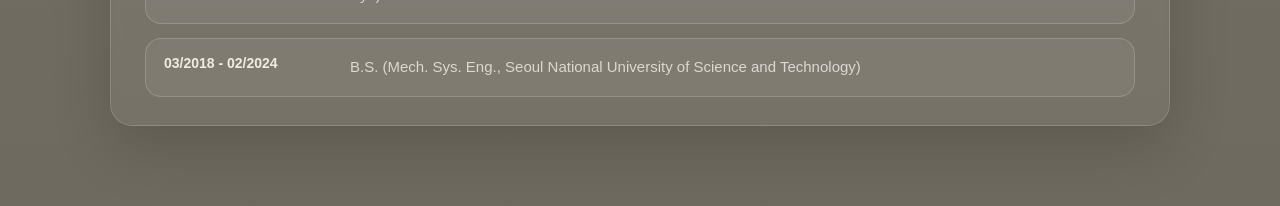
==== commit 9eec25ad: "Update index.html" ====
--- a/index.html
+++ b/index.html
@@ -7,6 +7,7 @@
 
   <style>
     :root{
+      /* Theme palette */
       --bg: #7C786B;
       --bg2: #6F6A5F;
       --text: #F6F2EA;
@@ -28,25 +29,27 @@
 
     a { color: var(--text); text-decoration: none; }
 
-    /* ================= Topbar ================= */
-
     .container{
       max-width: 1100px;
       margin: 0 auto;
-      padding: 28px 20px;
-    }
-
+      padding: 28px 20px 80px;
+    }
+
+    /* Top bar */
     .topbar{
       display:flex;
       align-items:center;
       justify-content:space-between;
       gap:16px;
+      padding: 10px 0 22px;
     }
 
     .brand{
       font-size: 20px;
+      letter-spacing: 0.5px;
       font-weight: 700;
-      letter-spacing: 0.5px;
+      color: var(--text);
+      text-decoration:none;
     }
 
     .navbar{
@@ -57,6 +60,7 @@
     }
 
     .navbar a{
+      text-decoration:none;
       color: var(--muted);
       font-weight: 600;
       font-size: 15px;
@@ -64,20 +68,23 @@
       border-radius: 10px;
     }
 
-    .navbar a.active,
     .navbar a:hover{
       color: var(--text);
+      background: rgba(255,255,255,0.08);
+    }
+
+    .navbar a.active{
+      color: var(--text);
       background: rgba(255,255,255,0.12);
     }
 
-    /* ================= Full-width Banner ================= */
-
+    /* ===== Full-width Top Banner (NEW) ===== */
     .top-banner{
       width: 100%;
-      height: 300px;
+      height: 320px;
       position: relative;
       overflow: hidden;
-      margin: 18px 0 26px;
+      border-radius: 0;
     }
 
     .top-banner img{
@@ -85,7 +92,7 @@
       height: 100%;
       object-fit: cover;
       object-position: center;
-      display: block;
+      display:block;
     }
 
     .top-banner::after{
@@ -94,21 +101,18 @@
       inset:0;
       background: linear-gradient(
         180deg,
-        rgba(0,0,0,0.25) 0%,
-        rgba(0,0,0,0.45) 100%
+        rgba(0,0,0,0.15) 0%,
+        rgba(0,0,0,0.35) 100%
       );
-    }
-
-    /* ================= Hero Card ================= */
-
+      pointer-events:none;
+    }
+
+    /* Hero */
     .hero{
+      margin-top: 26px;
       padding: 34px;
       border-radius: 22px;
-      background: linear-gradient(
-        180deg,
-        rgba(255,255,255,0.10) 0%,
-        rgba(255,255,255,0.06) 100%
-      );
+      background: linear-gradient(180deg, rgba(255,255,255,0.10) 0%, rgba(255,255,255,0.06) 100%);
       border: 1px solid var(--cardBorder);
       box-shadow: 0 26px 70px rgba(0,0,0,0.18);
       display:grid;
@@ -125,13 +129,15 @@
       overflow:hidden;
       border: 1px solid rgba(255,255,255,0.18);
       background: rgba(0,0,0,0.12);
+      box-shadow: 0 18px 45px rgba(0,0,0,0.25);
     }
 
     .avatar img{
       width:100%;
       height:100%;
-      object-fit: cover;
+      object-fit:cover;
       object-position: center top;
+      display:block;
     }
 
     .name{
@@ -139,23 +145,27 @@
       font-weight: 900;
       margin: 0 0 10px;
       letter-spacing: -0.6px;
+      line-height: 1.05;
     }
 
     .role{
       font-size: 18px;
       font-weight: 800;
-      margin-bottom: 6px;
+      margin: 0 0 8px;
+      color: var(--text);
     }
 
     .affil{
       font-size: 15px;
-      margin-bottom: 14px;
+      margin: 0 0 16px;
       color: var(--muted);
     }
 
     .bio{
       font-size: 16px;
-      line-height: 1.7;
+      line-height: 1.75;
+      margin: 0;
+      color: var(--text);
       max-width: 820px;
     }
 
@@ -167,9 +177,12 @@
     }
 
     .pill{
+      display:inline-block;
+      text-decoration:none;
+      color: var(--text);
       border: 1px solid rgba(255,255,255,0.22);
       background: rgba(255,255,255,0.08);
-      padding: 10px 14px;
+      padding: 10px 12px;
       border-radius: 999px;
       font-weight: 700;
       font-size: 14px;
@@ -179,24 +192,117 @@
       background: rgba(255,255,255,0.12);
     }
 
-    /* ================= Mobile ================= */
-
-    @media (max-width: 900px){
+    /* ===== Sections / Cards (Research Interests, Experience, Education) ===== */
+
+    .section{
+      margin-top: 26px;
+      padding: 28px 34px;
+      border-radius: 22px;
+      background: linear-gradient(180deg, rgba(255,255,255,0.08) 0%, rgba(255,255,255,0.05) 100%);
+      border: 1px solid var(--cardBorder);
+      box-shadow: 0 22px 60px rgba(0,0,0,0.16);
+      backdrop-filter: blur(6px);
+    }
+
+    .section-title{
+      margin: 0 0 18px;
+      font-size: 18px;
+      font-weight: 900;
+      letter-spacing: 0.4px;
+      color: var(--text);
+    }
+
+    /* 2-column grid for Research Interests */
+    .rd-grid{
+      display: grid;
+      grid-template-columns: repeat(2, minmax(0, 1fr));
+      gap: 18px 22px;
+    }
+
+    .rd-item{
+      padding: 16px 18px;
+      border-radius: 16px;
+      border: 1px solid rgba(255,255,255,0.16);
+      background: rgba(255,255,255,0.06);
+    }
+
+    .rd-item h3{
+      margin: 0 0 8px;
+      font-size: 16px;
+      font-weight: 900;
+      color: var(--text);
+    }
+
+    .rd-item p{
+      margin: 0;
+      color: var(--muted);
+      font-size: 14px;
+      line-height: 1.6;
+    }
+
+    /* 1-column list for Experience / Education (vertical cards) */
+    .card-list{
+      display: grid;
+      grid-template-columns: 1fr;
+      gap: 14px;
+    }
+
+    .card{
+      padding: 16px 18px;
+      border-radius: 16px;
+      border: 1px solid rgba(255,255,255,0.16);
+      background: rgba(255,255,255,0.06);
+    }
+
+    .card-row{
+      display: grid;
+      grid-template-columns: 170px 1fr;
+      gap: 16px;
+      align-items: start;
+    }
+
+    .card-date{
+      font-weight: 900;
+      font-size: 14px;
+      color: var(--text);
+      opacity: 0.95;
+      white-space: nowrap;
+    }
+
+    .card-desc{
+      font-size: 15px;
+      line-height: 1.65;
+      color: var(--muted);
+    }
+
+    /* Mobile */
+    @media (max-width: 860px){
       .top-banner{ height: 220px; }
+
       .hero{ grid-template-columns: 1fr; }
       .avatar{ width: 180px; height: 220px; }
       .name{ font-size: 34px; }
-      .topbar{ flex-direction: column; align-items: flex-start; }
+      .topbar{ align-items:flex-start; flex-direction:column; }
+
+      .rd-grid{ grid-template-columns: 1fr; }
+
+      .card-row{ grid-template-columns: 1fr; }
+      .card-date{ margin-bottom: 6px; }
     }
   </style>
 </head>
 
 <body>
 
-  <!-- Topbar -->
+  <!-- Full-width Banner (assets/banner.jpg) -->
+  <div class="top-banner">
+    <img src="assets/banner.jpg" alt="Top banner">
+  </div>
+
   <div class="container">
+
     <div class="topbar">
-      <div class="brand">Mingyu Kang</div>
+      <a class="brand" href="index.html">Mingyu Kang</a>
       <nav class="navbar">
         <a href="index.html" class="active">Home</a>
         <a href="research.html">Research</a>
@@ -205,15 +311,8 @@
         <a href="contact.html">Contact</a>
       </nav>
     </div>
-  </div>
-
-  <!-- Full-width banner -->
-  <div class="top-banner">
-    <img src="assets/banner.jpg" alt="Top banner">
-  </div>
-
-  <!-- Hero card -->
-  <div class="container">
+
+    <!-- Hero -->
     <section class="hero">
       <div class="avatar">
         <img src="assets/profile.jpg" alt="Profile photo">
@@ -222,13 +321,10 @@
       <div>
         <h1 class="name">Mingyu Kang | 강민규</h1>
         <div class="role">Ph.D. Student @ MNDL Lab</div>
-        <div class="affil">
-          Mechanical Design &amp; Robot Engineering, SeoulTech
-        </div>
+        <div class="affil">Mechanical Design &amp; Robot Engineering, SeoulTech</div>
 
         <p class="bio">
-          Research interests in haptic interface systems, architected materials,
-          flexible electronics, energy harvesting, and physical AI.
+          Research interests in haptic interface systems, architected materials, flexible electronics, energy harvesting, and physical AI.
         </p>
 
         <div class="quicklinks">
@@ -238,8 +334,84 @@
         </div>
       </div>
     </section>
+
+    <!-- Research Interests -->
+    <section class="section">
+      <h2 class="section-title">Research Interests</h2>
+
+      <div class="rd-grid">
+        <div class="rd-item">
+          <h3>Haptic interface systems</h3>
+          <p>Tactile sensors, Tactile actuators</p>
+        </div>
+
+        <div class="rd-item">
+          <h3>Architected materials</h3>
+          <p>Auxetic, Metamaterials, 3D printed lattices, Micro structures</p>
+        </div>
+
+        <div class="rd-item">
+          <h3>Ai for physical interaction</h3>
+          <p>Force prediction, Object recognition, DRL based design</p>
+        </div>
+
+        <div class="rd-item">
+          <h3>Energy harvesting</h3>
+          <p>Self-powered sensors</p>
+        </div>
+      </div>
+    </section>
+
+    <!-- Experience (vertical cards) -->
+    <section class="section">
+      <h2 class="section-title">Experience</h2>
+
+      <div class="card-list">
+        <div class="card">
+          <div class="card-row">
+            <div class="card-date">03/2024 - Present</div>
+            <div class="card-desc">Lab Researcher (MNDL Lab, Seoul National University of Science and Technology)</div>
+          </div>
+        </div>
+
+        <div class="card">
+          <div class="card-row">
+            <div class="card-date">03/2022 - 02/2024</div>
+            <div class="card-desc">Undergraduate Researcher (MNDL Lab, Seoul National University of Science and Technology)</div>
+          </div>
+        </div>
+      </div>
+    </section>
+
+    <!-- Education (vertical cards) -->
+    <section class="section">
+      <h2 class="section-title">Education</h2>
+
+      <div class="card-list">
+        <div class="card">
+          <div class="card-row">
+            <div class="card-date">03/2026 - Present</div>
+            <div class="card-desc">Ph.D. Student (Mech. Design &amp; Robotics Eng., Seoul National University of Science and Technology, Advisor: Prof. Soonjae Pyo)</div>
+          </div>
+        </div>
+
+        <div class="card">
+          <div class="card-row">
+            <div class="card-date">03/2024 - 02/2026</div>
+            <div class="card-desc">M.S. (Mech. Design &amp; Robotics Eng., Seoul National University of Science and Technology, Advisor: Prof. Soonjae Pyo)</div>
+          </div>
+        </div>
+
+        <div class="card">
+          <div class="card-row">
+            <div class="card-date">03/2018 - 02/2024</div>
+            <div class="card-desc">B.S. (Mech. Sys. Eng., Seoul National University of Science and Technology)</div>
+          </div>
+        </div>
+      </div>
+    </section>
+
   </div>
-
 </body>
 </html>
 
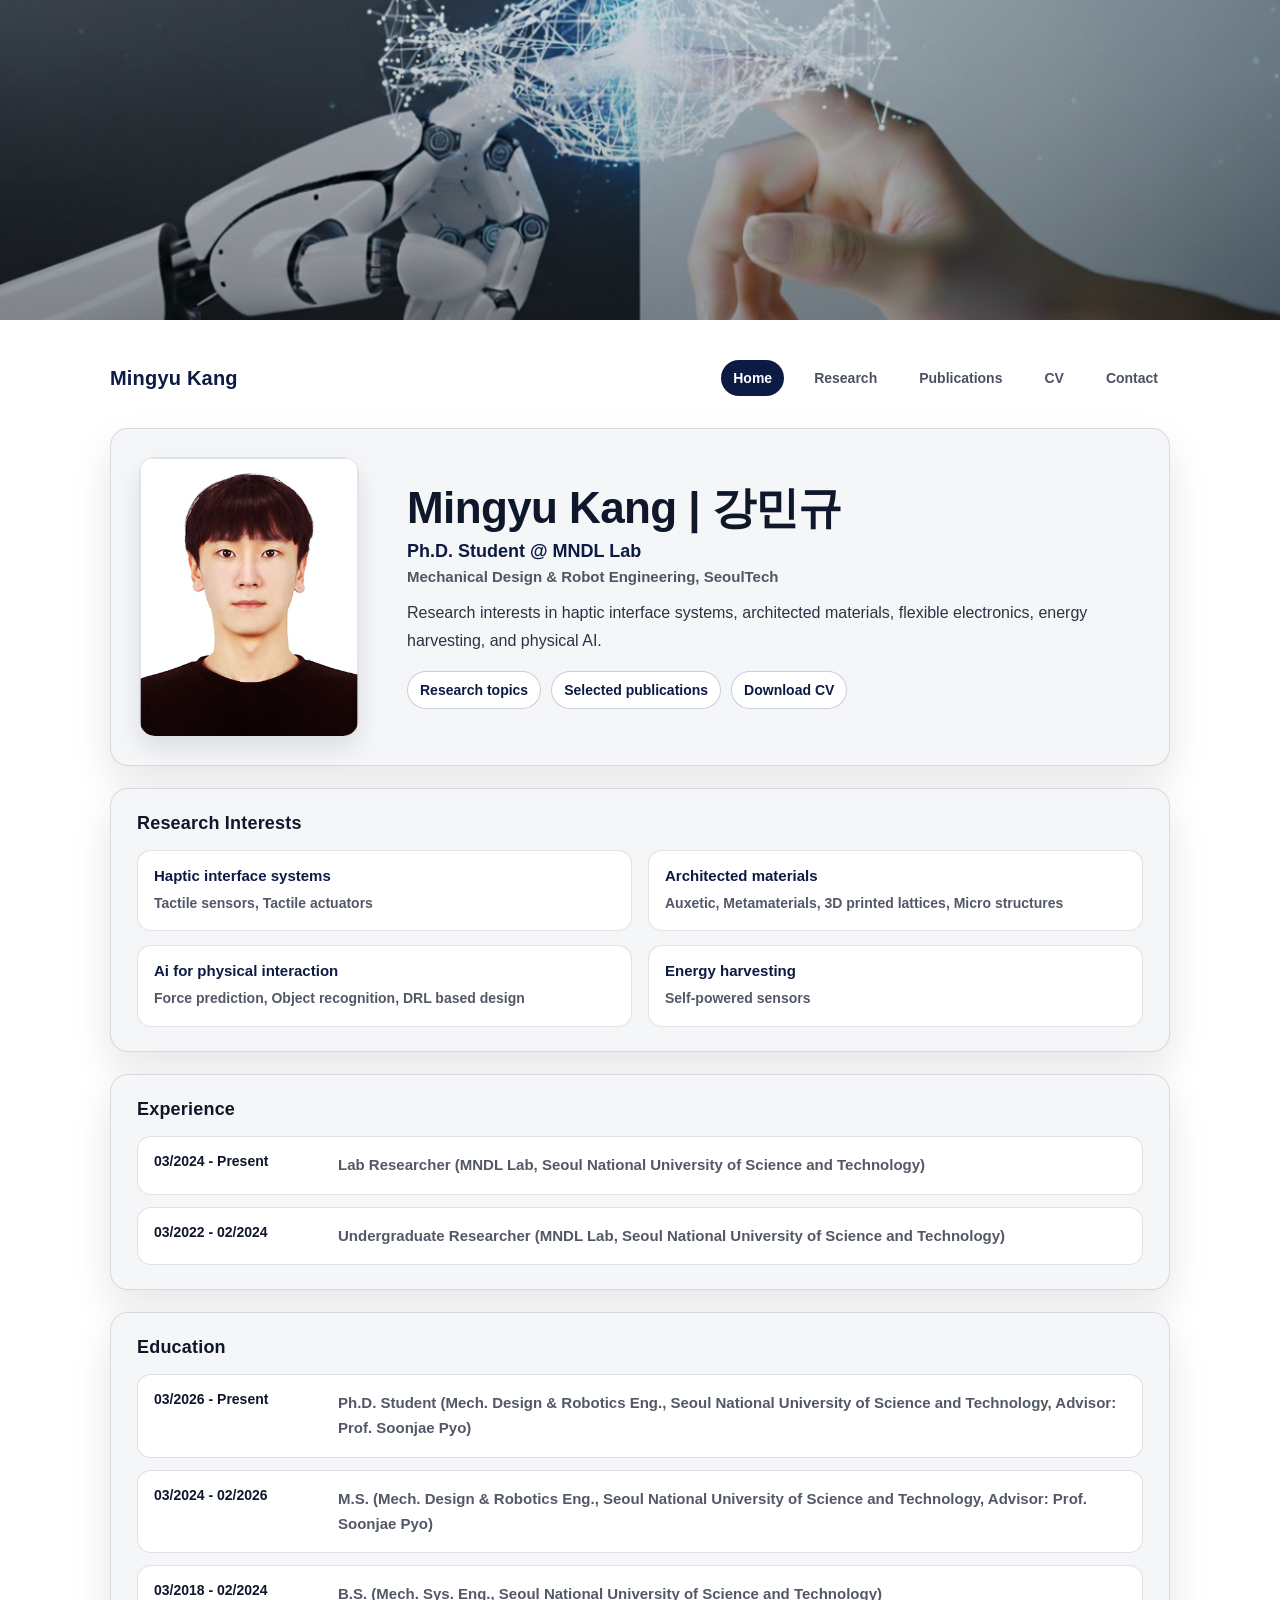
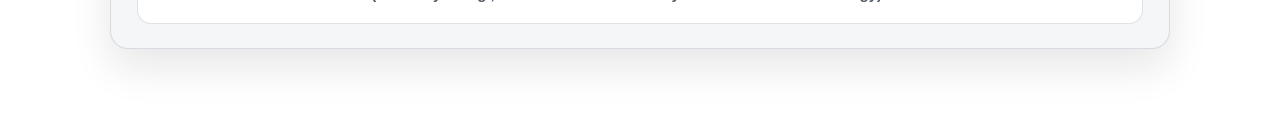
==== commit dc306f6a: "Update index.html" ====
--- a/index.html
+++ b/index.html
@@ -7,32 +7,62 @@
 
   <style>
     :root{
-      /* Theme palette */
-      --bg: #7C786B;
-      --bg2: #6F6A5F;
-      --text: #F6F2EA;
-      --muted: rgba(246,242,234,0.78);
-      --card: rgba(255,255,255,0.08);
-      --cardBorder: rgba(255,255,255,0.14);
-      --accent: #E6D6C5;
-      --accentText: #1A1A1A;
-    }
-
-    * { box-sizing: border-box; }
-
-    body {
-      margin: 0;
+      /* WIX-like clean navy theme */
+      --bg: #FFFFFF;
+      --surface: #F5F6F8;      /* section background */
+      --card: #FFFFFF;         /* card background */
+      --border: rgba(15, 23, 42, 0.12);
+
+      --text: #0F172A;         /* near-black (navy-ish) */
+      --muted: rgba(15, 23, 42, 0.72);
+
+      --navy: #0B1B44;         /* main accent */
+      --navy2: #0A235E;        /* hover/alt */
+      --link: #0B1B44;
+
+      --shadow: 0 18px 40px rgba(15, 23, 42, 0.10);
+      --radius: 18px;
+    }
+
+    *{ box-sizing: border-box; }
+
+    body{
+      margin:0;
       font-family: Arial, sans-serif;
       color: var(--text);
-      background: linear-gradient(180deg, var(--bg) 0%, var(--bg2) 100%);
-    }
-
-    a { color: var(--text); text-decoration: none; }
+      background: var(--bg);
+    }
+
+    a{ color: var(--link); text-decoration: none; }
+
+    /* Full-width top banner */
+    .top-banner{
+      width:100%;
+      height: 320px;
+      position: relative;
+      overflow: hidden;
+      background: #111;
+    }
+    .top-banner img{
+      width:100%;
+      height:100%;
+      object-fit: cover;
+      object-position: center;
+      display:block;
+    }
+    /* subtle overlay for readability */
+    .top-banner::after{
+      content:"";
+      position:absolute;
+      inset:0;
+      background: linear-gradient(180deg, rgba(0,0,0,0.15) 0%, rgba(0,0,0,0.35) 100%);
+      pointer-events:none;
+    }
 
     .container{
       max-width: 1100px;
       margin: 0 auto;
-      padding: 28px 20px 80px;
+      padding: 24px 20px 80px;
     }
 
     /* Top bar */
@@ -41,95 +71,64 @@
       align-items:center;
       justify-content:space-between;
       gap:16px;
-      padding: 10px 0 22px;
+      padding: 16px 0 18px;
     }
 
     .brand{
       font-size: 20px;
-      letter-spacing: 0.5px;
-      font-weight: 700;
-      color: var(--text);
-      text-decoration:none;
+      letter-spacing: 0.2px;
+      font-weight: 800;
+      color: var(--navy);
     }
 
     .navbar{
       display:flex;
-      gap: 22px;
+      gap: 18px;
       align-items:center;
       flex-wrap:wrap;
     }
 
     .navbar a{
-      text-decoration:none;
-      color: var(--muted);
-      font-weight: 600;
-      font-size: 15px;
-      padding: 8px 10px;
-      border-radius: 10px;
+      color: rgba(15,23,42,0.75);
+      font-weight: 700;
+      font-size: 14px;
+      padding: 10px 12px;
+      border-radius: 999px;
+      transition: background 0.15s ease, color 0.15s ease;
     }
 
     .navbar a:hover{
-      color: var(--text);
-      background: rgba(255,255,255,0.08);
+      color: var(--navy);
+      background: rgba(11, 27, 68, 0.08);
     }
 
     .navbar a.active{
-      color: var(--text);
-      background: rgba(255,255,255,0.12);
-    }
-
-    /* ===== Full-width Top Banner (NEW) ===== */
-    .top-banner{
-      width: 100%;
-      height: 320px;
-      position: relative;
-      overflow: hidden;
-      border-radius: 0;
-    }
-
-    .top-banner img{
-      width: 100%;
-      height: 100%;
-      object-fit: cover;
-      object-position: center;
-      display:block;
-    }
-
-    .top-banner::after{
-      content:"";
-      position:absolute;
-      inset:0;
-      background: linear-gradient(
-        180deg,
-        rgba(0,0,0,0.15) 0%,
-        rgba(0,0,0,0.35) 100%
-      );
-      pointer-events:none;
+      color: #fff;
+      background: var(--navy);
     }
 
     /* Hero */
     .hero{
-      margin-top: 26px;
-      padding: 34px;
-      border-radius: 22px;
-      background: linear-gradient(180deg, rgba(255,255,255,0.10) 0%, rgba(255,255,255,0.06) 100%);
-      border: 1px solid var(--cardBorder);
-      box-shadow: 0 26px 70px rgba(0,0,0,0.18);
+      margin-top: 14px;
+      padding: 28px;
+      border-radius: var(--radius);
+      background: var(--surface);
+      border: 1px solid var(--border);
+      box-shadow: var(--shadow);
       display:grid;
       grid-template-columns: 240px 1fr;
-      gap: 34px;
+      gap: 28px;
       align-items:center;
-      backdrop-filter: blur(6px);
     }
 
     .avatar{
       width: 220px;
       height: 280px;
-      border-radius: 20px;
+      border-radius: 16px;
       overflow:hidden;
-      border: 1px solid rgba(255,255,255,0.18);
-      background: rgba(0,0,0,0.12);
-      box-shadow: 0 18px 45px rgba(0,0,0,0.25);
+      border: 1px solid var(--border);
+      background: #fff;
+      box-shadow: 0 12px 24px rgba(15, 23, 42, 0.10);
     }
 
     .avatar img{
@@ -146,31 +145,33 @@
       margin: 0 0 10px;
       letter-spacing: -0.6px;
       line-height: 1.05;
+      color: var(--text);
     }
 
     .role{
       font-size: 18px;
-      font-weight: 800;
-      margin: 0 0 8px;
-      color: var(--text);
+      font-weight: 900;
+      margin: 0 0 6px;
+      color: var(--navy);
     }
 
     .affil{
       font-size: 15px;
-      margin: 0 0 16px;
+      margin: 0 0 14px;
       color: var(--muted);
+      font-weight: 700;
     }
 
     .bio{
       font-size: 16px;
       line-height: 1.75;
       margin: 0;
-      color: var(--text);
+      color: rgba(15,23,42,0.88);
       max-width: 820px;
     }
 
     .quicklinks{
-      margin-top: 18px;
+      margin-top: 16px;
       display:flex;
       gap: 10px;
       flex-wrap:wrap;
@@ -178,59 +179,58 @@
 
     .pill{
       display:inline-block;
-      text-decoration:none;
-      color: var(--text);
-      border: 1px solid rgba(255,255,255,0.22);
-      background: rgba(255,255,255,0.08);
+      border: 1px solid rgba(11, 27, 68, 0.22);
+      background: #fff;
+      color: var(--navy);
       padding: 10px 12px;
       border-radius: 999px;
-      font-weight: 700;
+      font-weight: 800;
       font-size: 14px;
+      transition: background 0.15s ease, transform 0.15s ease;
     }
 
     .pill:hover{
-      background: rgba(255,255,255,0.12);
-    }
-
-    /* ===== Sections / Cards (Research Interests, Experience, Education) ===== */
-
+      background: rgba(11, 27, 68, 0.06);
+      transform: translateY(-1px);
+    }
+
+    /* Sections */
     .section{
-      margin-top: 26px;
-      padding: 28px 34px;
-      border-radius: 22px;
-      background: linear-gradient(180deg, rgba(255,255,255,0.08) 0%, rgba(255,255,255,0.05) 100%);
-      border: 1px solid var(--cardBorder);
-      box-shadow: 0 22px 60px rgba(0,0,0,0.16);
-      backdrop-filter: blur(6px);
+      margin-top: 22px;
+      padding: 24px 26px;
+      border-radius: var(--radius);
+      background: var(--surface);
+      border: 1px solid var(--border);
+      box-shadow: var(--shadow);
     }
 
     .section-title{
-      margin: 0 0 18px;
+      margin: 0 0 16px;
       font-size: 18px;
       font-weight: 900;
-      letter-spacing: 0.4px;
+      letter-spacing: 0.2px;
       color: var(--text);
     }
 
-    /* 2-column grid for Research Interests */
+    /* Research interests grid */
     .rd-grid{
-      display: grid;
+      display:grid;
       grid-template-columns: repeat(2, minmax(0, 1fr));
-      gap: 18px 22px;
+      gap: 14px 16px;
     }
 
     .rd-item{
-      padding: 16px 18px;
-      border-radius: 16px;
-      border: 1px solid rgba(255,255,255,0.16);
-      background: rgba(255,255,255,0.06);
+      padding: 16px 16px;
+      border-radius: 14px;
+      background: var(--card);
+      border: 1px solid var(--border);
     }
 
     .rd-item h3{
       margin: 0 0 8px;
-      font-size: 16px;
+      font-size: 15px;
       font-weight: 900;
-      color: var(--text);
+      color: var(--navy);
     }
 
     .rd-item p{
@@ -238,34 +238,34 @@
       color: var(--muted);
       font-size: 14px;
       line-height: 1.6;
-    }
-
-    /* 1-column list for Experience / Education (vertical cards) */
+      font-weight: 600;
+    }
+
+    /* Vertical card list */
     .card-list{
-      display: grid;
+      display:grid;
       grid-template-columns: 1fr;
+      gap: 12px;
+    }
+
+    .card{
+      padding: 16px 16px;
+      border-radius: 14px;
+      background: var(--card);
+      border: 1px solid var(--border);
+    }
+
+    .card-row{
+      display:grid;
+      grid-template-columns: 170px 1fr;
       gap: 14px;
-    }
-
-    .card{
-      padding: 16px 18px;
-      border-radius: 16px;
-      border: 1px solid rgba(255,255,255,0.16);
-      background: rgba(255,255,255,0.06);
-    }
-
-    .card-row{
-      display: grid;
-      grid-template-columns: 170px 1fr;
-      gap: 16px;
-      align-items: start;
+      align-items:start;
     }
 
     .card-date{
       font-weight: 900;
       font-size: 14px;
       color: var(--text);
-      opacity: 0.95;
       white-space: nowrap;
     }
 
@@ -273,19 +273,18 @@
       font-size: 15px;
       line-height: 1.65;
       color: var(--muted);
+      font-weight: 650;
     }
 
     /* Mobile */
     @media (max-width: 860px){
       .top-banner{ height: 220px; }
 
+      .topbar{ flex-direction: column; align-items:flex-start; }
       .hero{ grid-template-columns: 1fr; }
       .avatar{ width: 180px; height: 220px; }
       .name{ font-size: 34px; }
-      .topbar{ align-items:flex-start; flex-direction:column; }
-
       .rd-grid{ grid-template-columns: 1fr; }
-
       .card-row{ grid-template-columns: 1fr; }
       .card-date{ margin-bottom: 6px; }
     }
@@ -294,7 +293,7 @@
 
 <body>
 
-  <!-- Full-width Banner (assets/banner.jpg) -->
+  <!-- Full-width Banner -->
   <div class="top-banner">
     <img src="assets/banner.jpg" alt="Top banner">
   </div>
@@ -303,6 +302,7 @@
 
     <div class="topbar">
       <a class="brand" href="index.html">Mingyu Kang</a>
+
       <nav class="navbar">
         <a href="index.html" class="active">Home</a>
         <a href="research.html">Research</a>
@@ -362,7 +362,7 @@
       </div>
     </section>
 
-    <!-- Experience (vertical cards) -->
+    <!-- Experience -->
     <section class="section">
       <h2 class="section-title">Experience</h2>
 
@@ -383,7 +383,7 @@
       </div>
     </section>
 
-    <!-- Education (vertical cards) -->
+    <!-- Education -->
     <section class="section">
       <h2 class="section-title">Education</h2>
 
@@ -416,4 +416,3 @@
 </html>
 
 
-
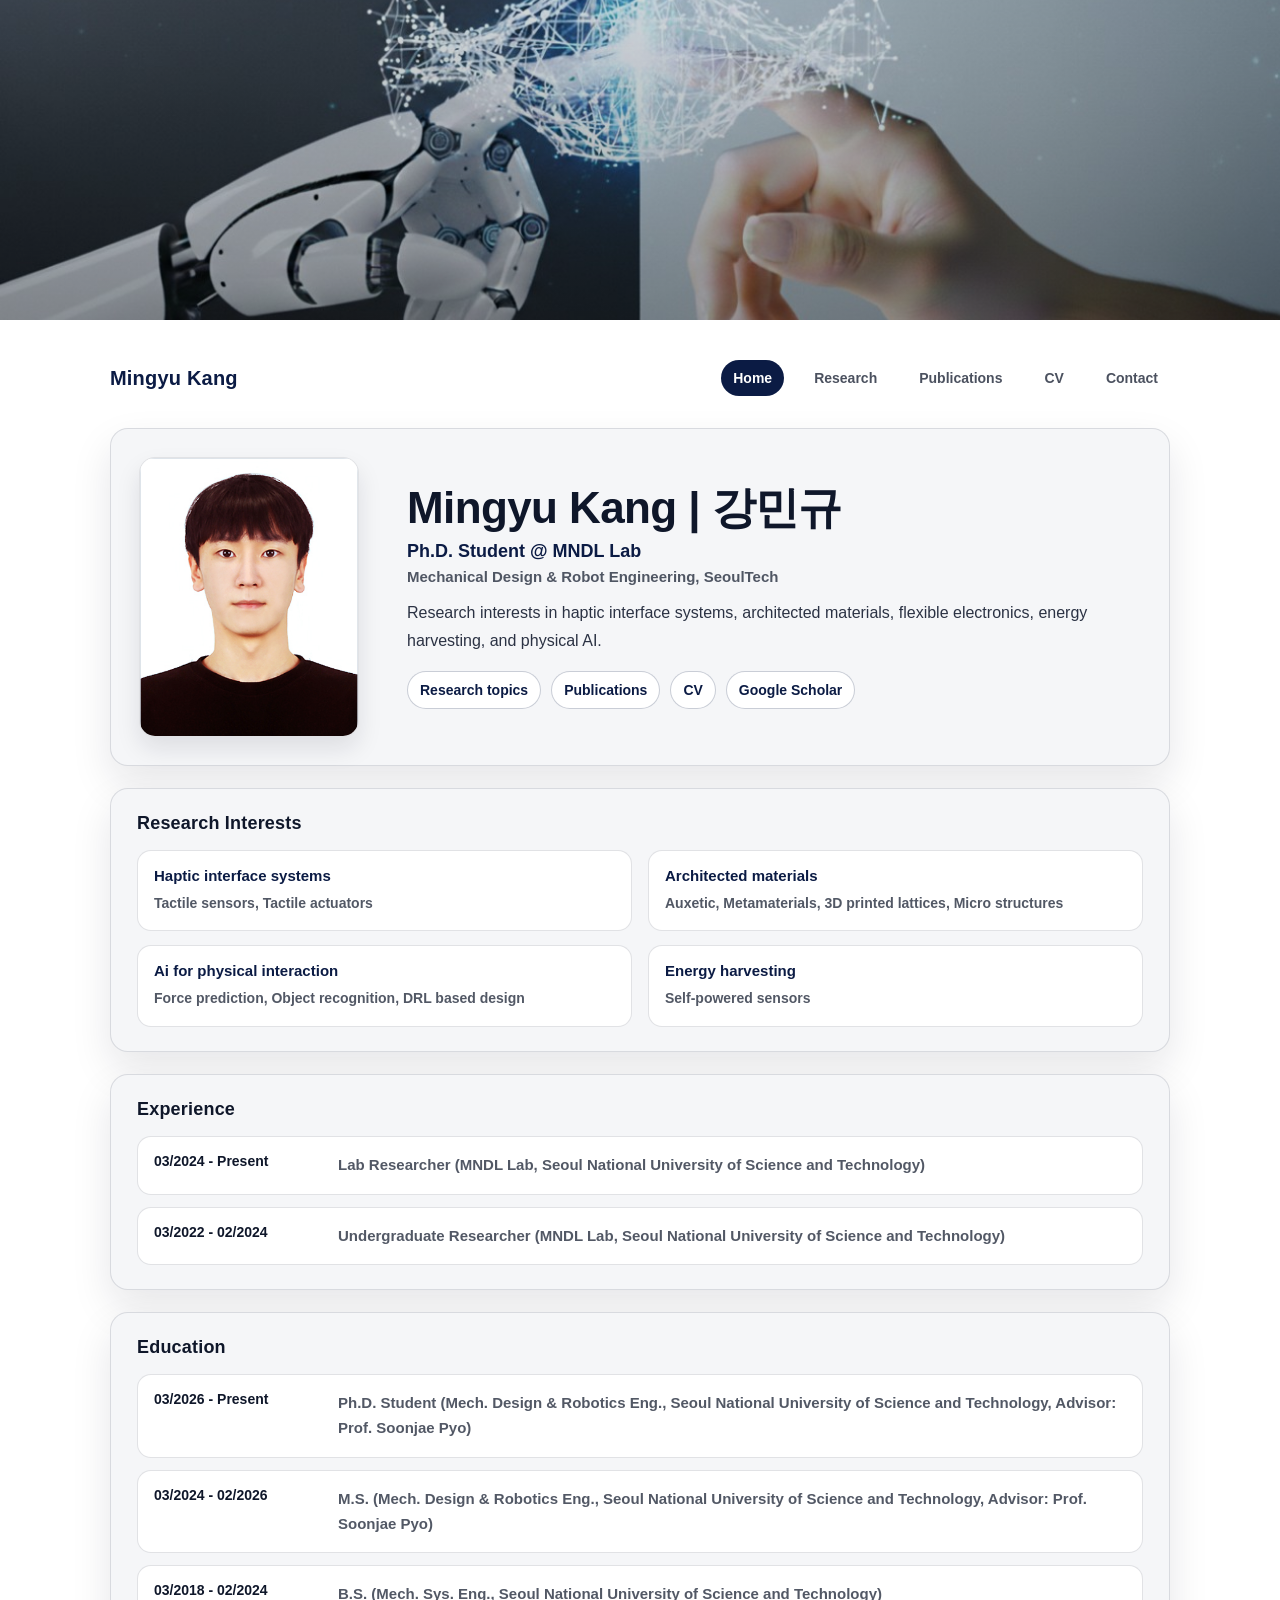
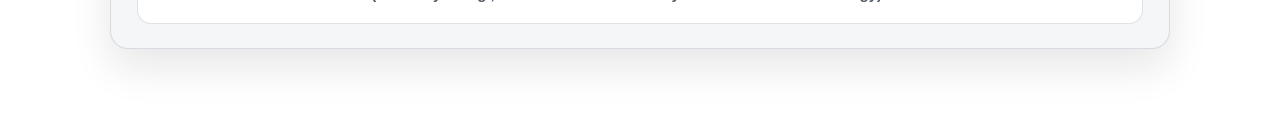
==== commit 9c29789b: "Update index.html" ====
--- a/index.html
+++ b/index.html
@@ -329,8 +329,10 @@
 
         <div class="quicklinks">
           <a class="pill" href="research.html">Research topics</a>
-          <a class="pill" href="publications.html">Selected publications</a>
-          <a class="pill" href="cv.html">Download CV</a>
+          <a class="pill" href="publications.html"> Publications</a>
+          <a class="pill" href="cv.html"> CV</a>
+          <a class="pill" href="https://scholar.google.com/citations?user=TMONlkcAAAAJ&hl=ko" target="_blank" rel="noopener noreferrer">
+    Google Scholar</a>
         </div>
       </div>
     </section>
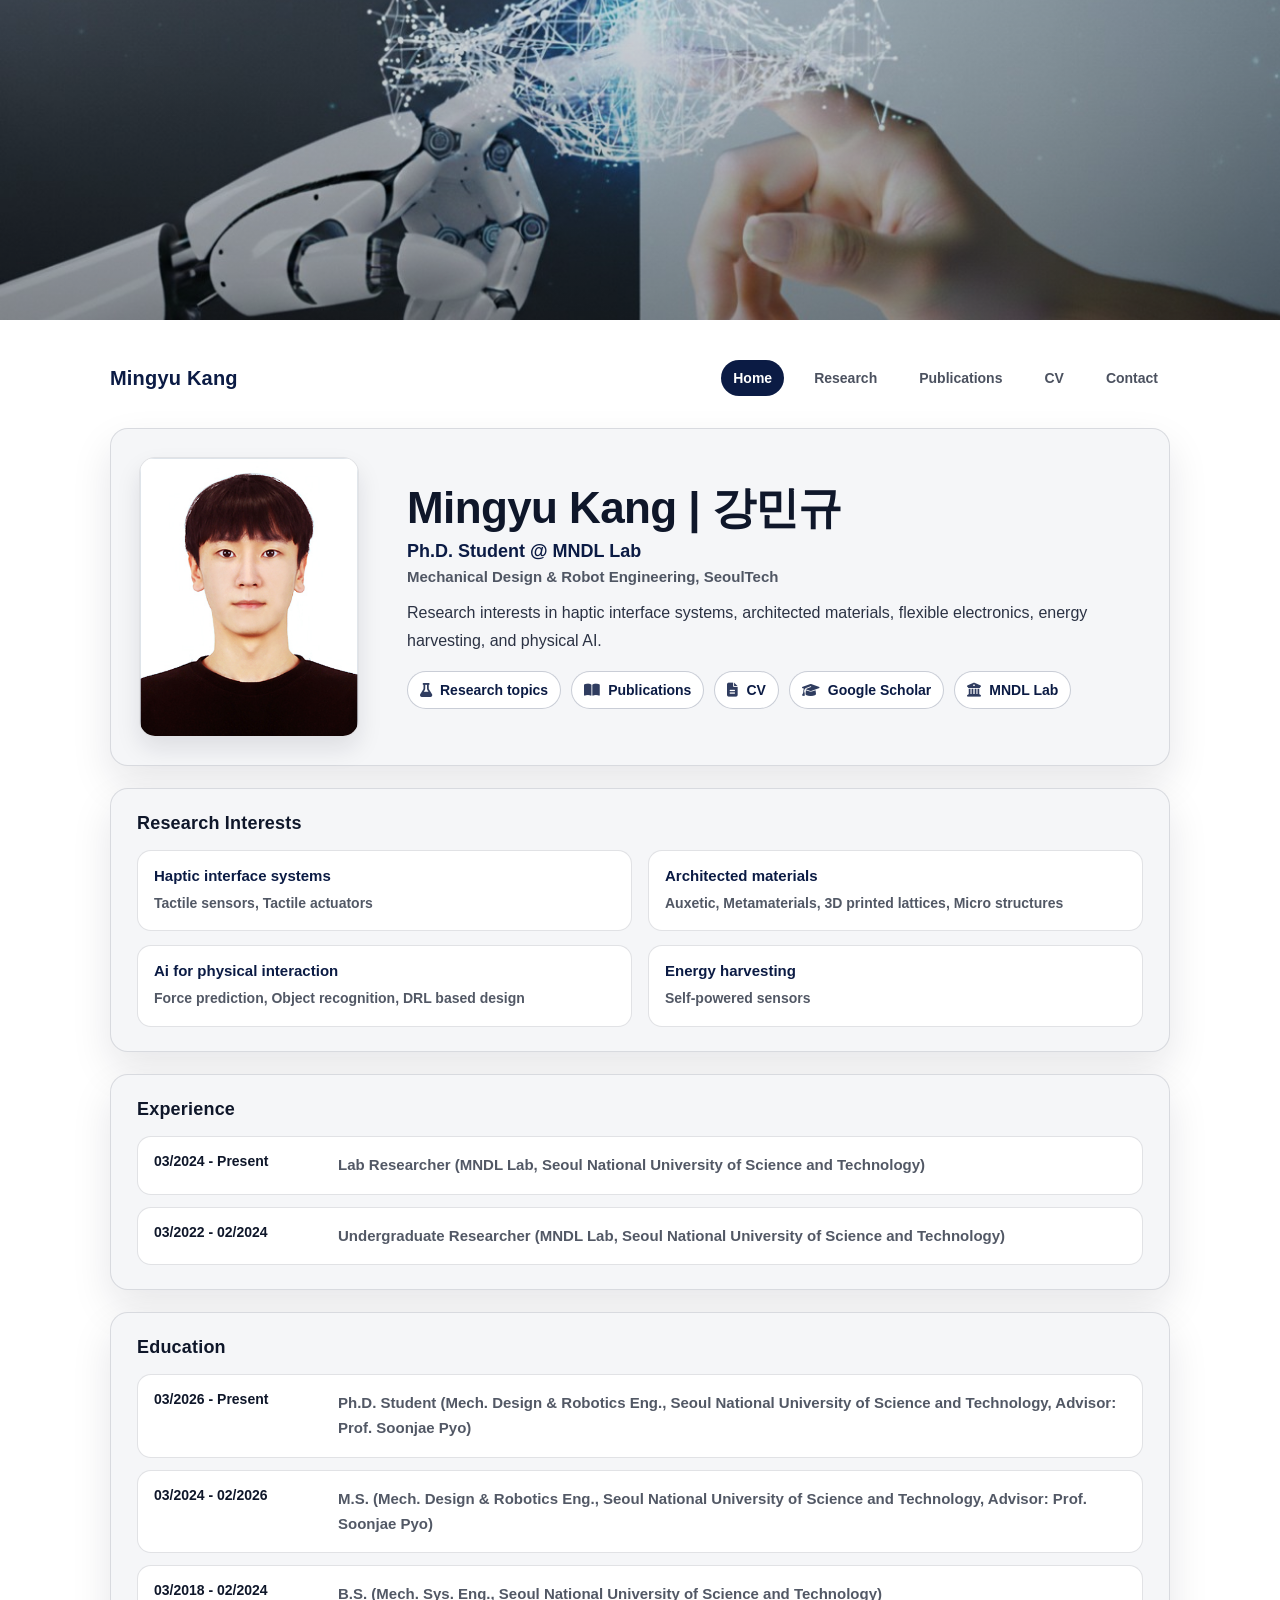
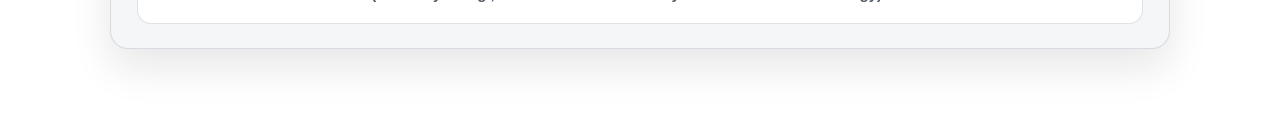
==== commit 881e6a88: "Update index.html" ====
--- a/index.html
+++ b/index.html
@@ -4,6 +4,9 @@
   <meta charset="UTF-8" />
   <meta name="viewport" content="width=device-width, initial-scale=1" />
   <title>Mingyu Kang</title>
+
+  <!-- Font Awesome (icons) -->
+  <link rel="stylesheet" href="https://cdnjs.cloudflare.com/ajax/libs/font-awesome/6.5.1/css/all.min.css">
 
   <style>
     :root{
@@ -194,6 +197,12 @@
       transform: translateY(-1px);
     }
 
+    /* Icon tuning */
+    .pill i{
+      opacity: 0.85;
+      margin-right: 8px;
+    }
+
     /* Sections */
     .section{
       margin-top: 22px;
@@ -327,12 +336,28 @@
           Research interests in haptic interface systems, architected materials, flexible electronics, energy harvesting, and physical AI.
         </p>
 
+        <!-- Quick links (with icons + MNDL Lab link) -->
         <div class="quicklinks">
-          <a class="pill" href="research.html">Research topics</a>
-          <a class="pill" href="publications.html"> Publications</a>
-          <a class="pill" href="cv.html"> CV</a>
+          <a class="pill" href="research.html">
+            <i class="fa-solid fa-flask"></i>Research topics
+          </a>
+
+          <a class="pill" href="publications.html">
+            <i class="fa-solid fa-book-open"></i>Publications
+          </a>
+
+          <a class="pill" href="cv.html">
+            <i class="fa-solid fa-file-lines"></i>CV
+          </a>
+
           <a class="pill" href="https://scholar.google.com/citations?user=TMONlkcAAAAJ&hl=ko" target="_blank" rel="noopener noreferrer">
-    Google Scholar</a>
+            <i class="fa-solid fa-graduation-cap"></i>Google Scholar
+          </a>
+
+          <!-- MNDL Lab: 여기에 실제 연구실 홈페이지 주소로 바꿔주세요 -->
+          <a class="pill" href="https://sites.google.com/view/soonjaepyo/home" target="_blank" rel="noopener noreferrer">
+            <i class="fa-solid fa-building-columns"></i>MNDL Lab
+          </a>
         </div>
       </div>
     </section>
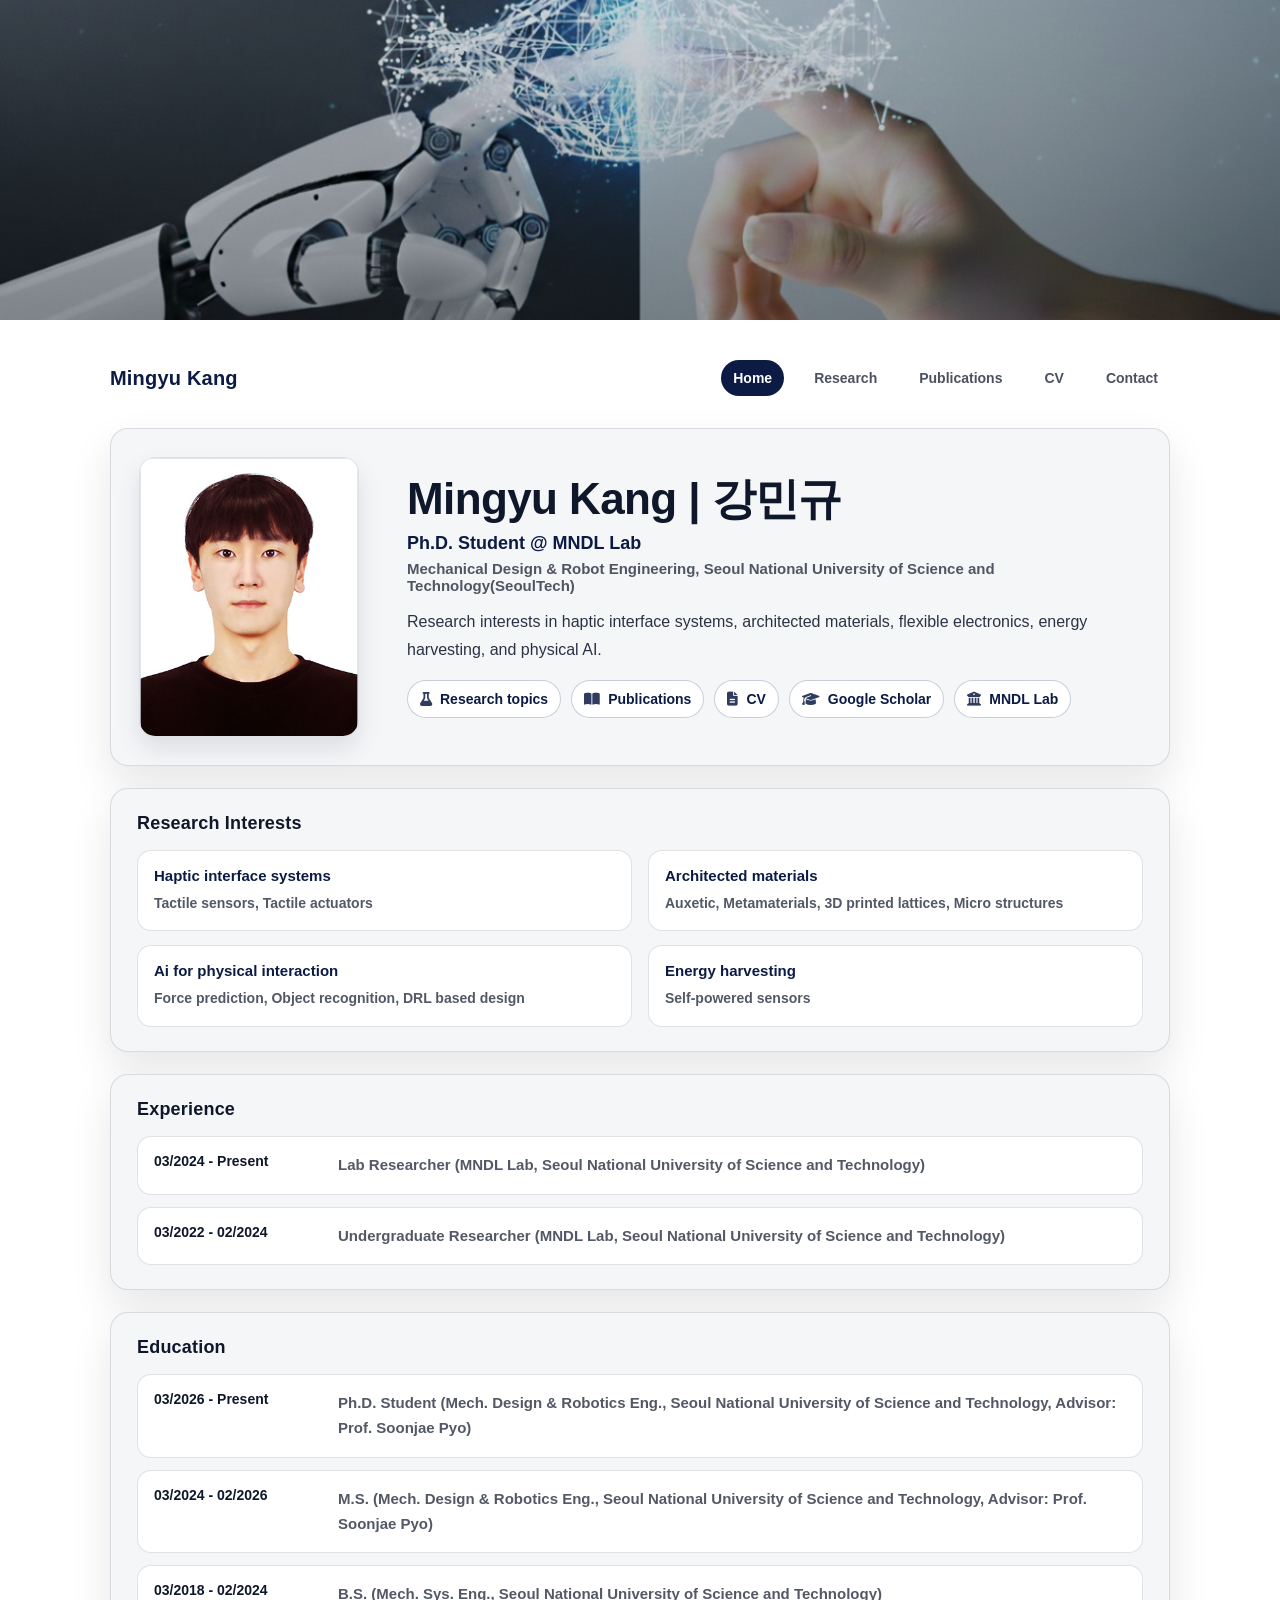
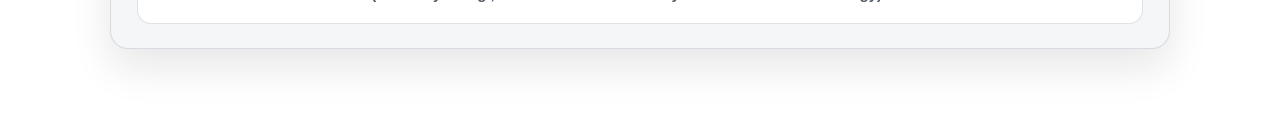
==== commit c96f7ace: "Update index.html" ====
--- a/index.html
+++ b/index.html
@@ -330,7 +330,7 @@
       <div>
         <h1 class="name">Mingyu Kang | 강민규</h1>
         <div class="role">Ph.D. Student @ MNDL Lab</div>
-        <div class="affil">Mechanical Design &amp; Robot Engineering, SeoulTech</div>
+        <div class="affil">Mechanical Design &amp; Robot Engineering, Seoul National University of Science and Technology(SeoulTech)</div>
 
         <p class="bio">
           Research interests in haptic interface systems, architected materials, flexible electronics, energy harvesting, and physical AI.
